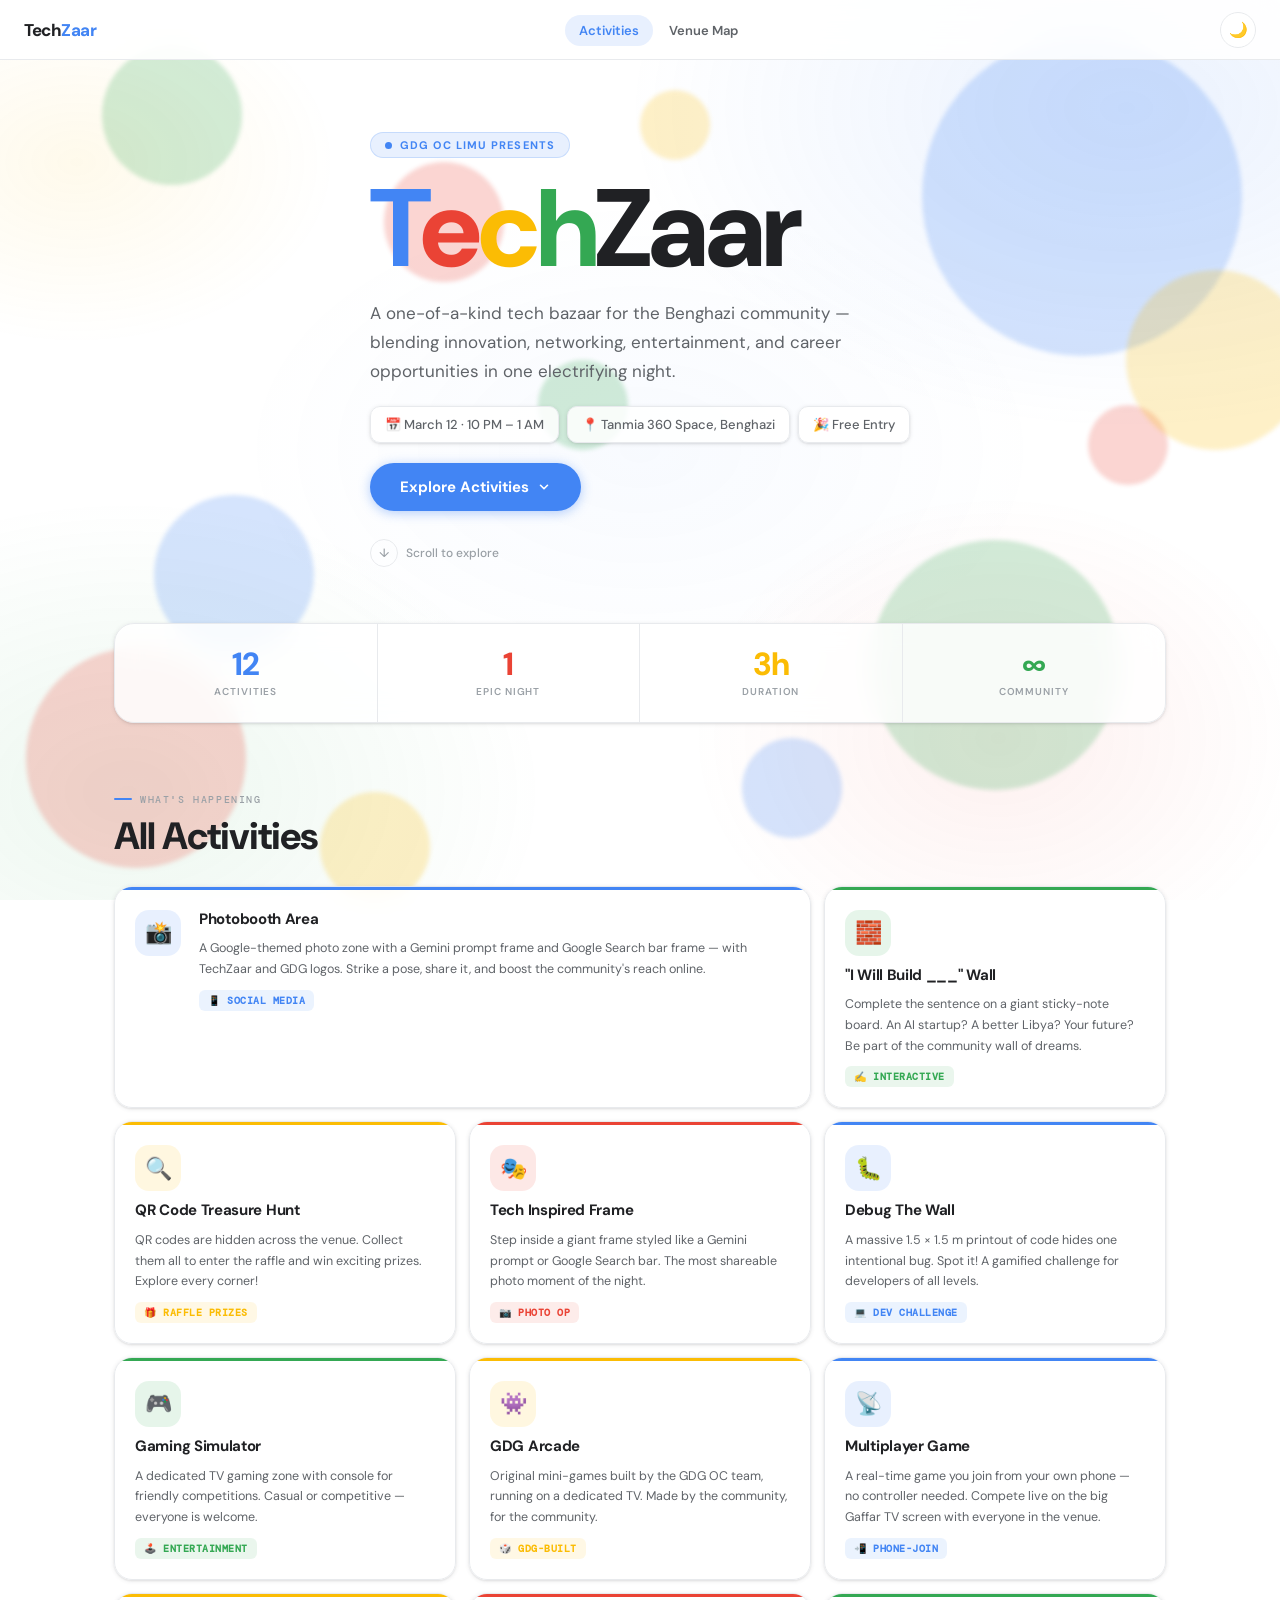
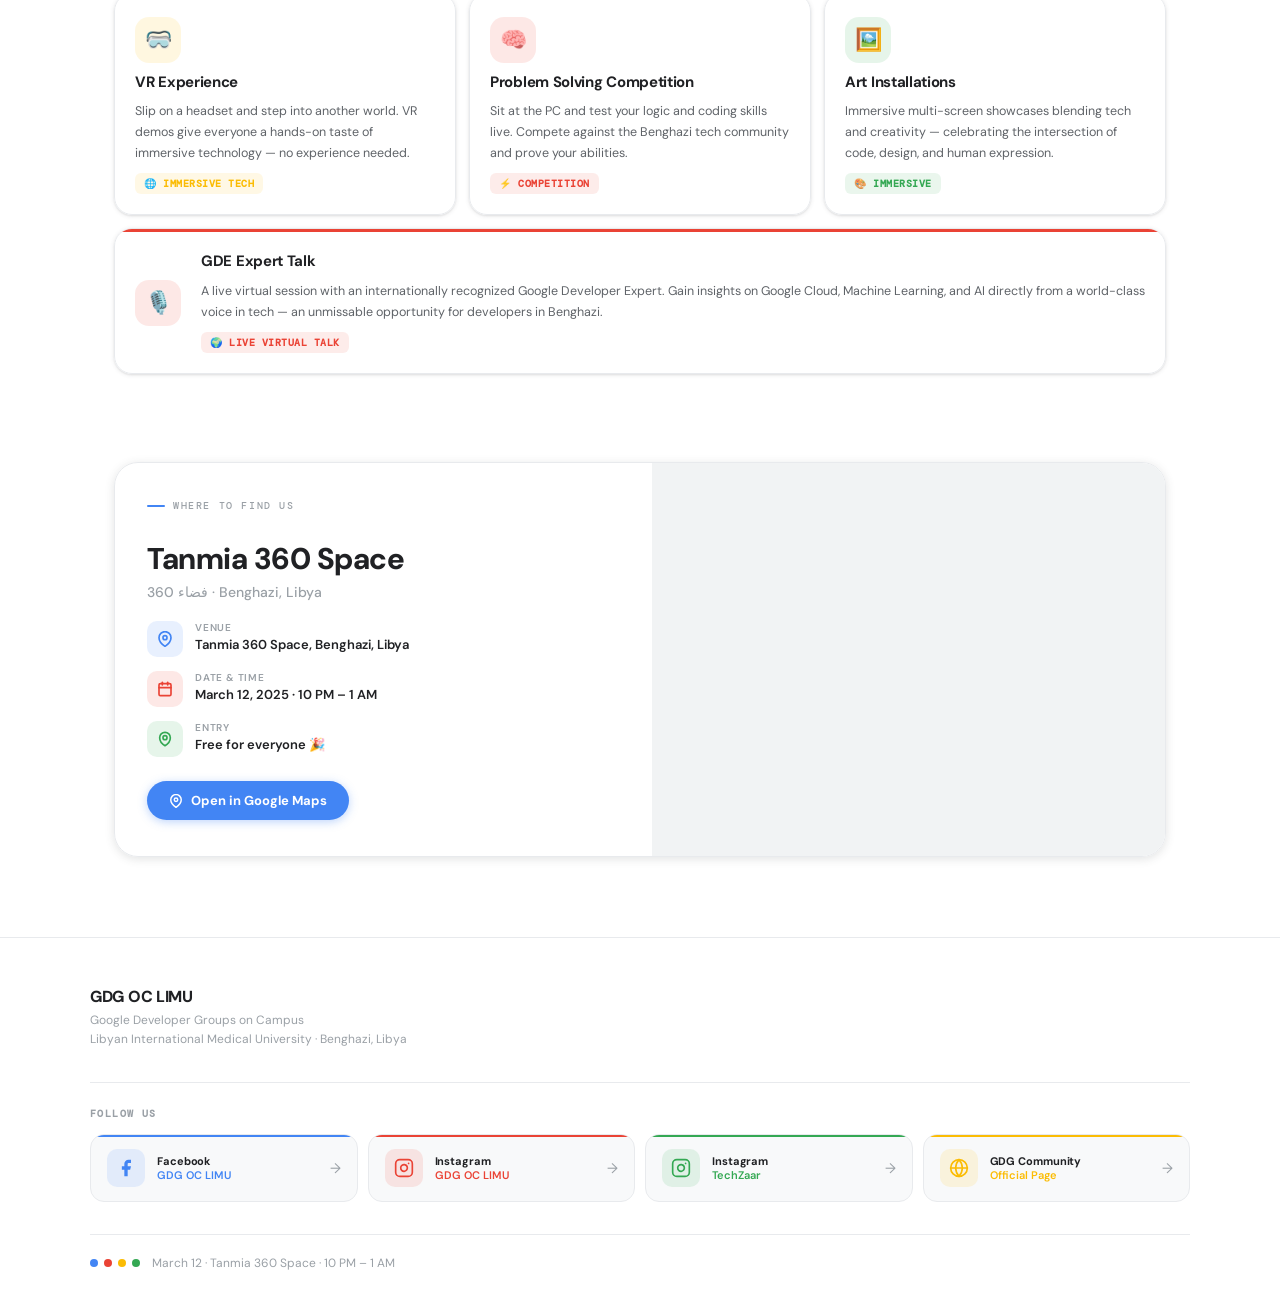
==== index.html @ 8b205cde "h" ====
<!DOCTYPE html>
<html lang="en">

<head>
    <meta charset="UTF-8" />
    <meta name="viewport" content="width=device-width, initial-scale=1.0" />
    <title>TechZaar — GDG OC LIMU</title>
    <link rel="preconnect" href="https://fonts.googleapis.com">
    <link rel="preconnect" href="https://fonts.gstatic.com" crossorigin>
    <link
        href="https://fonts.googleapis.com/css2?family=DM+Sans:opsz,wght@9..40,400;9..40,500;9..40,600;9..40,700;9..40,800&family=DM+Mono:wght@400;500&display=swap"
        rel="stylesheet">
    <style>
        /* ═══════════════════════════ TOKENS ═══════════════════════════ */
        :root {
            --blue: #4285F4;
            --red: #EA4335;
            --yellow: #FBBC04;
            --green: #34A853;

            --bg: #ffffff;
            --bg2: #F8F9FA;
            --surf: #ffffffd8;
            --elev: #F1F3F4;
            --t1: #202124;
            --t2: #5F6368;
            --t3: #9AA0A6;
            --bdr: #E8EAED;
            --nav: rgba(255, 255, 255, .88);
            --s1: 0 1px 4px rgba(60, 64, 67, .13), 0 1px 2px rgba(60, 64, 67, .08);
            --s2: 0 2px 10px rgba(60, 64, 67, .15);
            --s3: 0 8px 30px rgba(60, 64, 67, .20), 0 2px 8px rgba(60, 64, 67, .12);
        }

        [data-theme="dark"] {
            --bg: #080808;
            --bg2: #101010;
            --surf: rgba(22, 22, 22, .85);
            --elev: #222222;
            --t1: #E8EAED;
            --t2: #9AA0A6;
            --t3: #5F6368;
            --bdr: #2A2A2A;
            --nav: rgba(8, 8, 8, .88);
            --s1: 0 1px 4px rgba(0, 0, 0, .55);
            --s2: 0 2px 10px rgba(0, 0, 0, .6);
            --s3: 0 8px 30px rgba(0, 0, 0, .75);
        }

        /* ═══════════════════════════ BASE ═══════════════════════════ */
        *,
        *::before,
        *::after {
            box-sizing: border-box;
            margin: 0;
            padding: 0;
        }

        html {
            scroll-behavior: smooth;
        }

        body {
            font-family: 'DM Sans', sans-serif;
            background: var(--bg);
            color: var(--t1);
            -webkit-font-smoothing: antialiased;
            overflow-x: hidden;
            transition: background .35s, color .35s;
            /* The blob canvas sits behind everything */
            position: relative;
        }

        /* ═══════════════════════════ FULL-PAGE BLOB LAYER ═══════════════════════════ */
        /* Fixed so blobs stay put as user scrolls — covers entire page */
        #blob-canvas {
            position: fixed;
            inset: 0;
            z-index: 0;
            pointer-events: none;
            overflow: hidden;
        }

        /* Gradient mesh — subtle colour washes across the whole viewport */
        #blob-canvas::before {
            content: '';
            position: absolute;
            inset: 0;
            background:
                radial-gradient(ellipse 60% 55% at 88% 12%, rgba(66, 133, 244, .11) 0%, transparent 65%),
                radial-gradient(ellipse 50% 50% at 10% 88%, rgba(52, 168, 83, .09) 0%, transparent 65%),
                radial-gradient(ellipse 40% 45% at 78% 82%, rgba(234, 67, 53, .08) 0%, transparent 60%),
                radial-gradient(ellipse 35% 35% at 6% 18%, rgba(251, 188, 4, .08) 0%, transparent 58%),
                radial-gradient(ellipse 45% 40% at 50% 50%, rgba(66, 133, 244, .04) 0%, transparent 70%);
        }

        [data-theme="dark"] #blob-canvas::before {
            background:
                radial-gradient(ellipse 60% 55% at 88% 12%, rgba(66, 133, 244, .17) 0%, transparent 65%),
                radial-gradient(ellipse 50% 50% at 10% 88%, rgba(52, 168, 83, .13) 0%, transparent 65%),
                radial-gradient(ellipse 40% 45% at 78% 82%, rgba(234, 67, 53, .11) 0%, transparent 60%),
                radial-gradient(ellipse 35% 35% at 6% 18%, rgba(251, 188, 4, .11) 0%, transparent 58%),
                radial-gradient(ellipse 45% 40% at 50% 50%, rgba(66, 133, 244, .06) 0%, transparent 70%);
        }

        /* Individual floating blobs */
        .blob {
            position: absolute;
            border-radius: 50%;
            opacity: .22;
            filter: blur(2px);
            animation: bfloat ease-in-out infinite;
        }

        [data-theme="dark"] .blob {
            opacity: .20;
        }

        @keyframes bfloat {

            0%,
            100% {
                transform: translateY(0) scale(1);
            }

            33% {
                transform: translateY(-22px) scale(1.04);
            }

            66% {
                transform: translateY(14px) scale(.97);
            }
        }

        /* Everything above the blob layer */
        .nav,
        main,
        footer,
        .hero-inner,
        .stats-wrap,
        .sec {
            position: relative;
            z-index: 1;
        }

        /* ═══════════════════════════ NAVBAR ═══════════════════════════ */
        .nav {
            position: fixed;
            top: 0;
            left: 0;
            right: 0;
            z-index: 999;
            height: 60px;
            padding: 0 24px;
            background: var(--nav);
            backdrop-filter: blur(20px);
            -webkit-backdrop-filter: blur(20px);
            border-bottom: 1px solid var(--bdr);
            display: flex;
            align-items: center;
            justify-content: space-between;
            transition: background .3s, border-color .3s;
        }

        .nav-brand {
            display: flex;
            align-items: center;
            gap: 10px;
            text-decoration: none;
        }

        .gdg-svg {
            width: 30px;
            height: 30px;
            flex-shrink: 0;
            display: none;
        }

        .gdg-img {
            width: 32px;
            height: 32px;
            object-fit: contain;
            flex-shrink: 0;
        }

        .brand-name {
            font-size: 17px;
            font-weight: 800;
            color: var(--t1);
            letter-spacing: -.5px;
        }

        .brand-name em {
            font-style: normal;
            color: var(--blue);
        }

        .nav-links {
            display: flex;
            align-items: center;
            gap: 2px;
            list-style: none;
        }

        .nav-links a {
            font-size: 13px;
            font-weight: 600;
            color: var(--t2);
            text-decoration: none;
            padding: 7px 14px;
            border-radius: 20px;
            transition: all .18s;
        }

        .nav-links a:hover {
            background: var(--elev);
            color: var(--t1);
        }

        .nav-links a.active {
            background: #E8F0FE;
            color: var(--blue);
        }

        [data-theme="dark"] .nav-links a.active {
            background: rgba(66, 133, 244, .18);
        }

        .nav-r {
            display: flex;
            align-items: center;
            gap: 6px;
        }

        .tbtn {
            width: 36px;
            height: 36px;
            border-radius: 50%;
            border: 1px solid var(--bdr);
            background: var(--surf);
            color: var(--t2);
            cursor: pointer;
            font-size: 15px;
            display: flex;
            align-items: center;
            justify-content: center;
            transition: all .18s;
            backdrop-filter: blur(8px);
        }

        .tbtn:hover {
            background: var(--elev);
        }

        .hbg {
            display: none;
            flex-direction: column;
            gap: 4px;
            background: none;
            border: none;
            cursor: pointer;
            padding: 6px;
        }

        .hbg span {
            display: block;
            width: 20px;
            height: 2px;
            background: var(--t1);
            border-radius: 2px;
            transition: all .3s;
        }

        @media (max-width: 620px) {
            .nav-links {
                display: none;
                position: fixed;
                top: 60px;
                left: 0;
                right: 0;
                z-index: 998;
                background: var(--nav);
                backdrop-filter: blur(20px);
                border-bottom: 1px solid var(--bdr);
                flex-direction: column;
                padding: 12px 16px;
                gap: 4px;
            }

            .nav-links.open {
                display: flex;
            }

            .nav-links a {
                width: 100%;
                text-align: center;
            }

            .hbg {
                display: flex;
            }
        }

        /* ═══════════════════════════ HERO ═══════════════════════════ */
        .hero {
            padding-top: 60px;
            display: flex;
            align-items: center;
            justify-content: center;
        }

        .hero-inner {
            max-width: 780px;
            margin: 0 auto;
            padding: 72px 24px 56px;
            display: flex;
            flex-direction: column;
            align-items: flex-start;
            gap: 20px;
            text-align: left;
        }

        .eyebrow {
            display: inline-flex;
            align-items: center;
            gap: 8px;
            background: rgba(66, 133, 244, .12);
            color: var(--blue);
            font-size: 11px;
            font-weight: 700;
            letter-spacing: .10em;
            text-transform: uppercase;
            padding: 5px 14px;
            border-radius: 20px;
            border: 1px solid rgba(66, 133, 244, .2);
            animation: fu .55s ease both;
        }

        .eyebrow-dot {
            width: 7px;
            height: 7px;
            border-radius: 50%;
            background: var(--blue);
        }

        .htitle {
            font-size: clamp(64px, 11vw, 110px);
            font-weight: 800;
            line-height: .92;
            letter-spacing: -3px;
            animation: fu .55s .08s ease both;
        }

        .htitle .cb {
            color: var(--blue);
        }

        .htitle .cr {
            color: var(--red);
        }

        .htitle .cy {
            color: var(--yellow);
        }

        .htitle .cg {
            color: var(--green);
        }

        .hsub {
            font-size: 17px;
            line-height: 1.7;
            color: var(--t2);
            max-width: 520px;
            animation: fu .55s .15s ease both;
        }

        .chips {
            display: flex;
            flex-wrap: wrap;
            gap: 8px;
            animation: fu .55s .22s ease both;
        }

        .chip {
            display: inline-flex;
            align-items: center;
            gap: 6px;
            background: var(--surf);
            border: 1.5px solid var(--bdr);
            border-radius: 10px;
            padding: 9px 14px;
            font-size: 13px;
            font-weight: 500;
            color: var(--t2);
            box-shadow: var(--s1);
            backdrop-filter: blur(8px);
        }

        .cta {
            display: inline-flex;
            align-items: center;
            gap: 8px;
            background: var(--blue);
            color: #fff;
            text-decoration: none;
            font-size: 15px;
            font-weight: 700;
            padding: 14px 30px;
            border-radius: 50px;
            box-shadow: 0 2px 12px rgba(66, 133, 244, .40);
            transition: all .2s;
            width: fit-content;
            animation: fu .55s .30s ease both;
        }

        .cta:hover {
            transform: translateY(-2px);
            box-shadow: 0 6px 24px rgba(66, 133, 244, .50);
            background: #3367D6;
        }

        /* scroll indicator */
        .scroll-hint {
            display: flex;
            align-items: center;
            gap: 8px;
            font-size: 12px;
            color: var(--t3);
            font-weight: 500;
            animation: fu .6s .45s ease both;
            margin-top: 8px;
        }

        .scroll-arrow {
            width: 28px;
            height: 28px;
            border-radius: 50%;
            border: 1.5px solid var(--bdr);
            display: flex;
            align-items: center;
            justify-content: center;
            font-size: 12px;
            animation: bounce 2s ease-in-out infinite;
        }

        @keyframes bounce {

            0%,
            100% {
                transform: translateY(0);
            }

            50% {
                transform: translateY(5px);
            }
        }

        /* ═══════════════════════════ STATS ═══════════════════════════ */
        .stats-wrap {
            max-width: 1100px;
            margin: 0 auto;
            padding: 0 24px;
        }

        .stats {
            display: grid;
            grid-template-columns: repeat(4, 1fr);
            border: 1.5px solid var(--bdr);
            border-radius: 20px;
            overflow: hidden;
            box-shadow: var(--s1);
            background: var(--surf);
            backdrop-filter: blur(12px);
        }

        .st {
            padding: 24px 20px;
            text-align: center;
            border-right: 1px solid var(--bdr);
            transition: background .2s;
        }

        .st:last-child {
            border-right: none;
        }

        .st:hover {
            background: rgba(66, 133, 244, .04);
        }

        .st-n {
            font-size: 32px;
            font-weight: 800;
            letter-spacing: -1px;
            line-height: 1;
            margin-bottom: 5px;
        }

        .st-l {
            font-size: 10px;
            font-weight: 600;
            color: var(--t3);
            text-transform: uppercase;
            letter-spacing: .09em;
        }

        @media (max-width: 560px) {
            .stats {
                grid-template-columns: 1fr 1fr;
            }

            .st {
                border-bottom: 1px solid var(--bdr);
            }

            .st:nth-child(2) {
                border-right: none;
            }

            .st:nth-child(3),
            .st:nth-child(4) {
                border-bottom: none;
            }

            .st:nth-child(4) {
                border-right: none;
            }
        }

        /* ═══════════════════════════ SECTION ═══════════════════════════ */
        .sec {
            max-width: 1100px;
            margin: 0 auto;
            padding: 70px 24px 24px;
        }

        .sec-lbl {
            display: flex;
            align-items: center;
            gap: 8px;
            font-family: 'DM Mono', monospace;
            font-size: 10px;
            font-weight: 500;
            letter-spacing: .16em;
            text-transform: uppercase;
            color: var(--t3);
            margin-bottom: 10px;
        }

        .sec-lbl::before {
            content: '';
            width: 18px;
            height: 2px;
            background: var(--blue);
            border-radius: 1px;
        }

        .sec-title {
            font-size: clamp(26px, 4vw, 38px);
            font-weight: 800;
            letter-spacing: -1px;
            line-height: 1.1;
            margin-bottom: 28px;
            color: var(--t1);
        }

        /* ═══════════════════════════ ACTIVITY GRID ═══════════════════════════ */
        /*
      Layout plan (3 columns):
      Row 1: Photobooth (wide=2) | "I Will Build" Wall
      Row 2: QR Hunt | Tech Frame | Debug The Wall
      Row 3: Gaming Simulator | GDG Arcade | Multiplayer Game
      Row 4: GDE Expert Talk (wide=2) | Art Installations
      Row 5: VR Experience | [gap — VR spans tall or Problem Solving fills]
      Actually: 12 cards, 3-col grid:
        Photobooth (w2) + Build Wall
        QR Hunt + Tech Frame + Debug Wall
        Gaming + GDG Arcade + Multiplayer  ← key ask
        GDE Talk (w2) + Art
        Problem Solving + VR
    */
        .grid {
            display: grid;
            grid-template-columns: repeat(3, 1fr);
            gap: 13px;
        }

        /* Card base */
        .card {
            background: var(--surf);
            backdrop-filter: blur(12px);
            -webkit-backdrop-filter: blur(12px);
            border: 1.5px solid var(--bdr);
            border-radius: 18px;
            overflow: hidden;
            box-shadow: var(--s1);
            display: flex;
            flex-direction: column;
            transition: transform .22s, box-shadow .22s, border-color .22s;
            opacity: 0;
            transform: translateY(16px);
            animation: fu .45s ease forwards;
        }

        .card:hover {
            transform: translateY(-5px);
            box-shadow: var(--s3);
            border-color: color-mix(in srgb, var(--ca) 40%, transparent);
        }

        .card-bar {
            height: 3px;
            background: var(--ca);
            flex-shrink: 0;
        }

        .card-body {
            padding: 20px;
            flex: 1;
            display: flex;
            flex-direction: column;
            gap: 10px;
        }

        .card-ico {
            width: 46px;
            height: 46px;
            border-radius: 14px;
            background: color-mix(in srgb, var(--ca) 12%, transparent);
            display: flex;
            align-items: center;
            justify-content: center;
            font-size: 22px;
            flex-shrink: 0;
        }

        .card-name {
            font-size: 15px;
            font-weight: 700;
            color: var(--t1);
            letter-spacing: -.3px;
            line-height: 1.25;
        }

        .card-desc {
            font-size: 12.5px;
            line-height: 1.65;
            color: var(--t2);
            flex: 1;
        }

        .card-tag {
            display: inline-flex;
            align-items: center;
            gap: 4px;
            font-family: 'DM Mono', monospace;
            font-size: 10px;
            font-weight: 600;
            letter-spacing: .05em;
            text-transform: uppercase;
            color: var(--ca);
            background: color-mix(in srgb, var(--ca) 10%, transparent);
            padding: 4px 9px;
            border-radius: 6px;
            width: fit-content;
            margin-top: auto;
        }

        /* Wide card spans 2 cols — kept for future use */
        .card.w2 {
            grid-column: span 2;
        }

        .card.w2 .card-body {
            flex-direction: row;
            align-items: flex-start;
            gap: 18px;
        }

        .card.w2 .card-text {
            flex: 1;
            display: flex;
            flex-direction: column;
            gap: 10px;
        }

        /* GDE card — always full width across all columns */
        .card.gde {
            grid-column: 1 / -1;
        }

        .card.gde .card-body {
            flex-direction: row;
            align-items: center;
            gap: 20px;
        }

        .card.gde .card-text {
            flex: 1;
            display: flex;
            flex-direction: column;
            gap: 10px;
        }

        /* Photobooth — wide (span 2) on desktop 3-col only */
        .card.photo-wide {
            grid-column: span 2;
        }

        .card.photo-wide .card-body {
            flex-direction: row;
            align-items: flex-start;
            gap: 18px;
        }

        .card.photo-wide .card-text {
            flex: 1;
            display: flex;
            flex-direction: column;
            gap: 10px;
        }

        /* Animation stagger */
        .card:nth-child(1) {
            animation-delay: .04s
        }

        .card:nth-child(2) {
            animation-delay: .08s
        }

        .card:nth-child(3) {
            animation-delay: .12s
        }

        .card:nth-child(4) {
            animation-delay: .16s
        }

        .card:nth-child(5) {
            animation-delay: .20s
        }

        .card:nth-child(6) {
            animation-delay: .24s
        }

        .card:nth-child(7) {
            animation-delay: .28s
        }

        .card:nth-child(8) {
            animation-delay: .32s
        }

        .card:nth-child(9) {
            animation-delay: .36s
        }

        .card:nth-child(10) {
            animation-delay: .40s
        }

        .card:nth-child(11) {
            animation-delay: .44s
        }

        .card:nth-child(12) {
            animation-delay: .48s
        }

        @media (max-width: 860px) {
            .card.gde .card-body {
                flex-direction: column;
            }
        }

        @media (max-width: 620px) {
            .grid {
                grid-template-columns: 1fr 1fr;
                gap: 10px;
            }

            /* On 2-col: photo-wide spans full width so it stays rectangular */
            .card.photo-wide {
                grid-column: span 2;
            }

            .card.photo-wide .card-body {
                flex-direction: column;
            }

            .card.w2 {
                grid-column: span 2;
            }

            .card.w2 .card-body {
                flex-direction: column;
            }
        }

        @media (max-width: 400px) {
            .grid {
                grid-template-columns: 1fr;
                gap: 10px;
            }

            .card.photo-wide,
            .card.w2,
            .card.gde {
                grid-column: span 1;
            }
        }

        /* ═══════════════════════════ LOCATION ═══════════════════════════ */
        .location-sec {
            max-width: 1100px;
            margin: 0 auto;
            padding: 64px 24px 0;
            position: relative;
            z-index: 1;
        }

        .location-inner {
            display: grid;
            grid-template-columns: 1fr 1fr;
            gap: 24px;
            align-items: stretch;
            background: var(--surf);
            backdrop-filter: blur(12px);
            border: 1.5px solid var(--bdr);
            border-radius: 24px;
            overflow: hidden;
            box-shadow: var(--s2);
        }

        .location-info {
            padding: 36px 32px;
            display: flex;
            flex-direction: column;
            gap: 20px;
        }

        .loc-title {
            font-size: clamp(22px, 3vw, 30px);
            font-weight: 800;
            letter-spacing: -.5px;
            color: var(--t1);
            line-height: 1.1;
        }

        .loc-sub {
            font-size: 14px;
            color: var(--t3);
            font-weight: 500;
            margin-top: -12px;
        }

        .loc-details {
            display: flex;
            flex-direction: column;
            gap: 14px;
        }

        .loc-row {
            display: flex;
            align-items: flex-start;
            gap: 12px;
        }

        .loc-icon {
            width: 36px;
            height: 36px;
            border-radius: 10px;
            flex-shrink: 0;
            display: flex;
            align-items: center;
            justify-content: center;
        }

        .loc-label {
            font-size: 10px;
            font-weight: 600;
            color: var(--t3);
            text-transform: uppercase;
            letter-spacing: .08em;
            margin-bottom: 2px;
        }

        .loc-value {
            font-size: 13px;
            font-weight: 600;
            color: var(--t1);
        }

        .loc-btn {
            display: inline-flex;
            align-items: center;
            gap: 8px;
            background: var(--blue);
            color: #fff;
            text-decoration: none;
            font-size: 13px;
            font-weight: 700;
            padding: 11px 22px;
            border-radius: 50px;
            width: fit-content;
            box-shadow: 0 2px 10px rgba(66, 133, 244, .35);
            transition: all .2s;
            margin-top: 4px;
        }

        .loc-btn:hover {
            transform: translateY(-2px);
            box-shadow: 0 6px 20px rgba(66, 133, 244, .45);
            background: #3367D6;
        }

        .loc-map {
            min-height: 320px;
            background: var(--elev);
            position: relative;
        }

        .loc-map iframe {
            position: absolute;
            inset: 0;
            width: 100%;
            height: 100%;
            border-radius: 0;
        }

        @media (max-width: 700px) {
            .location-inner {
                grid-template-columns: 1fr;
            }

            .loc-map {
                min-height: 240px;
                border-radius: 0 0 22px 22px;
            }

            .location-info {
                padding: 28px 24px;
            }
        }

        /* ═══════════════════════════ FOOTER ═══════════════════════════ */
        footer {
            margin-top: 80px;
            background: var(--surf);
            backdrop-filter: blur(12px);
            border-top: 1px solid var(--bdr);
            padding: 48px 24px 32px;
        }

        .footer-inner {
            max-width: 1100px;
            margin: 0 auto;
        }

        /* Brand row */
        .footer-brand {
            display: flex;
            align-items: flex-start;
            gap: 16px;
            margin-bottom: 32px;
        }

        .footer-name {
            font-size: 16px;
            font-weight: 800;
            color: var(--t1);
            letter-spacing: -.3px;
            margin-bottom: 4px;
        }

        .footer-sub {
            font-size: 12px;
            color: var(--t3);
            line-height: 1.6;
        }

        .footer-divider {
            height: 1px;
            background: var(--bdr);
            margin-bottom: 24px;
        }

        .footer-social-title {
            font-family: 'DM Mono', monospace;
            font-size: 10px;
            font-weight: 600;
            letter-spacing: .14em;
            text-transform: uppercase;
            color: var(--t3);
            margin-bottom: 14px;
        }

        /* Social cards grid */
        .footer-socials {
            display: grid;
            grid-template-columns: repeat(4, 1fr);
            gap: 10px;
            margin-bottom: 32px;
        }

        .soc-card {
            display: flex;
            align-items: center;
            gap: 12px;
            background: var(--bg2);
            border: 1.5px solid var(--bdr);
            border-radius: 14px;
            padding: 14px 16px;
            text-decoration: none;
            color: var(--t1);
            transition: all .2s;
            position: relative;
            overflow: hidden;
        }

        .soc-card::before {
            content: '';
            position: absolute;
            top: 0;
            left: 0;
            right: 0;
            height: 2.5px;
            background: var(--sc);
        }

        .soc-card:hover {
            transform: translateY(-2px);
            box-shadow: var(--s2);
            border-color: color-mix(in srgb, var(--sc) 40%, transparent);
            background: var(--surf);
        }

        .soc-icon {
            width: 38px;
            height: 38px;
            border-radius: 10px;
            flex-shrink: 0;
            background: color-mix(in srgb, var(--sc) 12%, transparent);
            color: var(--sc);
            display: flex;
            align-items: center;
            justify-content: center;
        }

        .soc-info {
            flex: 1;
            min-width: 0;
        }

        .soc-platform {
            font-size: 11px;
            font-weight: 700;
            color: var(--t1);
            letter-spacing: -.1px;
            white-space: nowrap;
            overflow: hidden;
            text-overflow: ellipsis;
        }

        .soc-handle {
            font-size: 11px;
            color: var(--sc);
            font-weight: 600;
            white-space: nowrap;
            overflow: hidden;
            text-overflow: ellipsis;
        }

        .soc-arrow {
            font-size: 14px;
            color: var(--t3);
            transition: transform .2s;
            flex-shrink: 0;
        }

        .soc-card:hover .soc-arrow {
            transform: translateX(3px);
            color: var(--sc);
        }

        /* Bottom bar */
        .footer-bottom {
            display: flex;
            align-items: center;
            gap: 12px;
            padding-top: 20px;
            border-top: 1px solid var(--bdr);
        }

        .fdots {
            display: flex;
            align-items: center;
            gap: 6px;
        }

        .fd {
            width: 8px;
            height: 8px;
            border-radius: 50%;
        }

        .footer-bottom p {
            font-size: 12px;
            color: var(--t3);
        }

        @media (max-width: 700px) {
            .footer-socials {
                grid-template-columns: 1fr 1fr;
            }
        }

        @media (max-width: 400px) {
            .footer-socials {
                grid-template-columns: 1fr;
            }
        }

        /* ═══════════════════════════ KEYFRAMES ═══════════════════════════ */
        @keyframes fu {
            from {
                opacity: 0;
                transform: translateY(16px);
            }

            to {
                opacity: 1;
                transform: translateY(0);
            }
        }
    </style>
</head>

<body>

    <!-- ══════ FULL-PAGE BLOB LAYER ══════ -->
    <div id="blob-canvas">
        <!-- Blue blobs -->
        <div class="blob" style="width:320px;height:320px;background:#4285F4;top:4%;left:72%;animation-duration:10s;">
        </div>
        <div class="blob"
            style="width:160px;height:160px;background:#4285F4;top:55%;left:12%;animation-duration:13s;animation-delay:-6s;">
        </div>
        <div class="blob"
            style="width:100px;height:100px;background:#4285F4;top:82%;left:58%;animation-duration:17s;animation-delay:-4s;">
        </div>
        <!-- Red blobs -->
        <div class="blob"
            style="width:220px;height:220px;background:#EA4335;top:72%;left:2%;animation-duration:12s;animation-delay:-3s;">
        </div>
        <div class="blob"
            style="width:120px;height:120px;background:#EA4335;top:18%;left:30%;animation-duration:15s;animation-delay:-8s;">
        </div>
        <div class="blob"
            style="width:80px;height:80px;background:#EA4335;top:45%;left:85%;animation-duration:18s;animation-delay:-10s;">
        </div>
        <!-- Yellow blobs -->
        <div class="blob"
            style="width:180px;height:180px;background:#FBBC04;top:30%;left:88%;animation-duration:11s;animation-delay:-5s;">
        </div>
        <div class="blob"
            style="width:110px;height:110px;background:#FBBC04;top:88%;left:25%;animation-duration:14s;animation-delay:-2s;">
        </div>
        <div class="blob"
            style="width:70px;height:70px;background:#FBBC04;top:10%;left:50%;animation-duration:19s;animation-delay:-11s;">
        </div>
        <!-- Green blobs -->
        <div class="blob"
            style="width:250px;height:250px;background:#34A853;top:60%;left:68%;animation-duration:9s;animation-delay:-7s;">
        </div>
        <div class="blob"
            style="width:140px;height:140px;background:#34A853;top:5%;left:8%;animation-duration:16s;animation-delay:-1s;">
        </div>
        <div class="blob"
            style="width:90px;height:90px;background:#34A853;top:40%;left:42%;animation-duration:20s;animation-delay:-13s;">
        </div>
    </div>

    <!-- ══════ NAVBAR ══════ -->
    <nav class="nav">
        <a href="index.html" class="nav-brand">
            <span class="brand-name">Tech<em>Zaar</em></span>
        </a>

        <ul class="nav-links" id="navLinks">
            <li><a href="index.html" class="active">Activities</a></li>
            <li><a href="map.html">Venue Map</a></li>
        </ul>

        <div class="nav-r">
            <button class="tbtn" id="themeToggle" aria-label="Toggle theme">🌙</button>
            <button class="hbg" id="hbg" aria-label="Menu">
                <span></span><span></span><span></span>
            </button>
        </div>
    </nav>

    <!-- ══════ HERO ══════ -->
    <section class="hero">
        <div class="hero-inner">
            <div class="eyebrow">
                <div class="eyebrow-dot"></div> GDG OC LIMU presents
            </div>

            <h1 class="htitle">
                <span class="cb">T</span><span class="cr">e</span><span class="cy">c</span><span class="cg">h</span>Zaar
            </h1>

            <p class="hsub">
                A one-of-a-kind tech bazaar for the Benghazi community — blending innovation, networking, entertainment,
                and career opportunities in one electrifying night.
            </p>

            <div class="chips">
                <div class="chip">📅 March 12 · 10 PM – 1 AM</div>
                <div class="chip">📍 Tanmia 360 Space, Benghazi</div>
                <div class="chip">🎉 Free Entry</div>
            </div>

            <a href="#activities" class="cta">
                Explore Activities
                <svg width="14" height="14" viewBox="0 0 24 24" fill="none" stroke="currentColor" stroke-width="2.8"
                    stroke-linecap="round" stroke-linejoin="round">
                    <polyline points="6 9 12 15 18 9" />
                </svg>
            </a>

            <div class="scroll-hint">
                <div class="scroll-arrow">↓</div>
                Scroll to explore
            </div>
        </div>
    </section>

    <!-- ══════ STATS ══════ -->
    <div class="stats-wrap">
        <div class="stats">
            <div class="st">
                <div class="st-n" style="color:var(--blue);" data-count="12">0</div>
                <div class="st-l">Activities</div>
            </div>
            <div class="st">
                <div class="st-n" style="color:var(--red);">1</div>
                <div class="st-l">Epic Night</div>
            </div>
            <div class="st">
                <div class="st-n" style="color:var(--yellow);">3h</div>
                <div class="st-l">Duration</div>
            </div>
            <div class="st">
                <div class="st-n" style="color:var(--green);">∞</div>
                <div class="st-l">Community</div>
            </div>
        </div>
    </div>

    <!-- ══════ ACTIVITIES ══════ -->
    <main class="sec" id="activities">
        <div class="sec-lbl">What's happening</div>
        <h2 class="sec-title">All Activities</h2>

        <div class="grid">

            <!--
      DESKTOP 3-col layout:
      [Photobooth wide=2]        [Build Wall]
      [QR Hunt] [Tech Frame] [Debug Wall]
      [Gaming]  [GDG Arcade] [Multiplayer]
      [VR]      [Problem Solving] [Art Installations]
      [GDE Expert Talk wide=2]   [empty→ no! GDE is last wide alone]

      To avoid ANY empty slot on 2-col mobile, NO wide cards at all.
      GDE Expert Talk gets its own full-width class handled differently.

      MOBILE 2-col — all pairs:
      [Photobooth] [Build Wall]
      [QR Hunt] [Tech Frame]
      [Debug Wall] [Gaming]
      [GDG Arcade] [Multiplayer]
      [VR] [Problem Solving]
      [Art Installations] [GDE Expert Talk]  ← GDE no longer wide
    -->

            <!-- 1. Photobooth — wide on desktop, square on mobile -->
            <div class="card photo-wide" style="--ca:var(--blue);">
                <div class="card-bar"></div>
                <div class="card-body">
                    <div class="card-ico">📸</div>
                    <div class="card-text">
                        <div class="card-name">Photobooth Area</div>
                        <p class="card-desc">A Google-themed photo zone with a Gemini prompt frame and Google Search bar
                            frame — with TechZaar and GDG logos. Strike a pose, share it, and boost the community's
                            reach online.</p>
                        <span class="card-tag">📱 Social Media</span>
                    </div>
                </div>
            </div>

            <!-- 2. I Will Build Wall -->
            <div class="card" style="--ca:var(--green);">
                <div class="card-bar"></div>
                <div class="card-body">
                    <div class="card-ico">🧱</div>
                    <div class="card-name">"I Will Build ___" Wall</div>
                    <p class="card-desc">Complete the sentence on a giant sticky-note board. An AI startup? A better
                        Libya? Your future? Be part of the community wall of dreams.</p>
                    <span class="card-tag">✍️ Interactive</span>
                </div>
            </div>

            <!-- 3. QR Hunt -->
            <div class="card" style="--ca:var(--yellow);">
                <div class="card-bar"></div>
                <div class="card-body">
                    <div class="card-ico">🔍</div>
                    <div class="card-name">QR Code Treasure Hunt</div>
                    <p class="card-desc">QR codes are hidden across the venue. Collect them all to enter the raffle and
                        win exciting prizes. Explore every corner!</p>
                    <span class="card-tag">🎁 Raffle Prizes</span>
                </div>
            </div>

            <!-- 4. Tech Frame -->
            <div class="card" style="--ca:var(--red);">
                <div class="card-bar"></div>
                <div class="card-body">
                    <div class="card-ico">🎭</div>
                    <div class="card-name">Tech Inspired Frame</div>
                    <p class="card-desc">Step inside a giant frame styled like a Gemini prompt or Google Search bar. The
                        most shareable photo moment of the night.</p>
                    <span class="card-tag">📷 Photo Op</span>
                </div>
            </div>

            <!-- 5. Debug Wall -->
            <div class="card" style="--ca:var(--blue);">
                <div class="card-bar"></div>
                <div class="card-body">
                    <div class="card-ico">🐛</div>
                    <div class="card-name">Debug The Wall</div>
                    <p class="card-desc">A massive 1.5 × 1.5 m printout of code hides one intentional bug. Spot it! A
                        gamified challenge for developers of all levels.</p>
                    <span class="card-tag">💻 Dev Challenge</span>
                </div>
            </div>

            <!-- 6. Gaming Simulator -->
            <div class="card" style="--ca:var(--green);">
                <div class="card-bar"></div>
                <div class="card-body">
                    <div class="card-ico">🎮</div>
                    <div class="card-name">Gaming Simulator</div>
                    <p class="card-desc">A dedicated TV gaming zone with console for friendly competitions. Casual or
                        competitive — everyone is welcome.</p>
                    <span class="card-tag">🕹️ Entertainment</span>
                </div>
            </div>

            <!-- 7. GDG Arcade -->
            <div class="card" style="--ca:var(--yellow);">
                <div class="card-bar"></div>
                <div class="card-body">
                    <div class="card-ico">👾</div>
                    <div class="card-name">GDG Arcade</div>
                    <p class="card-desc">Original mini-games built by the GDG OC team, running on a dedicated TV. Made
                        by the community, for the community.</p>
                    <span class="card-tag">🎲 GDG-Built</span>
                </div>
            </div>

            <!-- 8. Multiplayer Game -->
            <div class="card" style="--ca:var(--blue);">
                <div class="card-bar"></div>
                <div class="card-body">
                    <div class="card-ico">📡</div>
                    <div class="card-name">Multiplayer Game</div>
                    <p class="card-desc">A real-time game you join from your own phone — no controller needed. Compete
                        live on the big Gaffar TV screen with everyone in the venue.</p>
                    <span class="card-tag">📲 Phone-Join</span>
                </div>
            </div>

            <!-- 9. VR Experience -->
            <div class="card" style="--ca:var(--yellow);">
                <div class="card-bar"></div>
                <div class="card-body">
                    <div class="card-ico">🥽</div>
                    <div class="card-name">VR Experience</div>
                    <p class="card-desc">Slip on a headset and step into another world. VR demos give everyone a
                        hands-on taste of immersive technology — no experience needed.</p>
                    <span class="card-tag">🌐 Immersive Tech</span>
                </div>
            </div>

            <!-- 10. Problem Solving -->
            <div class="card" style="--ca:var(--red);">
                <div class="card-bar"></div>
                <div class="card-body">
                    <div class="card-ico">🧠</div>
                    <div class="card-name">Problem Solving Competition</div>
                    <p class="card-desc">Sit at the PC and test your logic and coding skills live. Compete against the
                        Benghazi tech community and prove your abilities.</p>
                    <span class="card-tag">⚡ Competition</span>
                </div>
            </div>

            <!-- 11. Art Installations -->
            <div class="card" style="--ca:var(--green);">
                <div class="card-bar"></div>
                <div class="card-body">
                    <div class="card-ico">🖼️</div>
                    <div class="card-name">Art Installations</div>
                    <p class="card-desc">Immersive multi-screen showcases blending tech and creativity — celebrating the
                        intersection of code, design, and human expression.</p>
                    <span class="card-tag">🎨 Immersive</span>
                </div>
            </div>

            <!-- 12. GDE Expert Talk — full width on ALL breakpoints -->
            <div class="card gde" style="--ca:var(--red);">
                <div class="card-bar"></div>
                <div class="card-body">
                    <div class="card-ico">🎙️</div>
                    <div class="card-text">
                        <div class="card-name">GDE Expert Talk</div>
                        <p class="card-desc">A live virtual session with an internationally recognized Google Developer
                            Expert. Gain insights on Google Cloud, Machine Learning, and AI directly from a world-class
                            voice in tech — an unmissable opportunity for developers in Benghazi.</p>
                        <span class="card-tag">🌍 Live Virtual Talk</span>
                    </div>
                </div>
            </div>

        </div>
    </main>

    <!-- ══════ LOCATION ══════ -->
    <section class="location-sec">
        <div class="location-inner">
            <div class="location-info">
                <div class="sec-lbl" style="margin-bottom:10px;">Where to find us</div>
                <h2 class="loc-title">Tanmia 360 Space</h2>
                <p class="loc-sub">فضاء 360 · Benghazi, Libya</p>

                <div class="loc-details">
                    <div class="loc-row">
                        <div class="loc-icon"
                            style="background:color-mix(in srgb,var(--blue) 12%,transparent);color:var(--blue);">
                            <svg width="16" height="16" viewBox="0 0 24 24" fill="none" stroke="currentColor"
                                stroke-width="2.5" stroke-linecap="round" stroke-linejoin="round">
                                <path d="M21 10c0 7-9 13-9 13s-9-6-9-13a9 9 0 0 1 18 0z" />
                                <circle cx="12" cy="10" r="3" />
                            </svg>
                        </div>
                        <div>
                            <div class="loc-label">Venue</div>
                            <div class="loc-value">Tanmia 360 Space, Benghazi, Libya</div>
                        </div>
                    </div>
                    <div class="loc-row">
                        <div class="loc-icon"
                            style="background:color-mix(in srgb,var(--red) 12%,transparent);color:var(--red);">
                            <svg width="16" height="16" viewBox="0 0 24 24" fill="none" stroke="currentColor"
                                stroke-width="2.5" stroke-linecap="round" stroke-linejoin="round">
                                <rect x="3" y="4" width="18" height="18" rx="2" ry="2" />
                                <line x1="16" y1="2" x2="16" y2="6" />
                                <line x1="8" y1="2" x2="8" y2="6" />
                                <line x1="3" y1="10" x2="21" y2="10" />
                            </svg>
                        </div>
                        <div>
                            <div class="loc-label">Date & Time</div>
                            <div class="loc-value">March 12, 2025 · 10 PM – 1 AM</div>
                        </div>
                    </div>
                    <div class="loc-row">
                        <div class="loc-icon"
                            style="background:color-mix(in srgb,var(--green) 12%,transparent);color:var(--green);">
                            <svg width="16" height="16" viewBox="0 0 24 24" fill="none" stroke="currentColor"
                                stroke-width="2.5" stroke-linecap="round" stroke-linejoin="round">
                                <path d="M12 22s-8-4.5-8-11.8A8 8 0 0 1 12 2a8 8 0 0 1 8 8.2c0 7.3-8 11.8-8 11.8z" />
                                <circle cx="12" cy="10" r="3" />
                            </svg>
                        </div>
                        <div>
                            <div class="loc-label">Entry</div>
                            <div class="loc-value">Free for everyone 🎉</div>
                        </div>
                    </div>
                </div>

                <a href="https://maps.app.goo.gl/c1VZ6rFDDjXiLRZ86" target="_blank" class="loc-btn">
                    <svg width="14" height="14" viewBox="0 0 24 24" fill="none" stroke="currentColor" stroke-width="2.5"
                        stroke-linecap="round" stroke-linejoin="round">
                        <path d="M21 10c0 7-9 13-9 13s-9-6-9-13a9 9 0 0 1 18 0z" />
                        <circle cx="12" cy="10" r="3" />
                    </svg>
                    Open in Google Maps
                </a>
            </div>

            <!-- Embedded Google Map -->
            <div class="loc-map">
                <iframe
                    src="https://www.google.com/maps/embed?pb=!1m14!1m8!1m3!1d13376.5!2d20.08!3d32.09!3m2!1i1024!2i768!4f13.1!3m3!1m2!1s0x13a89cb4fefa2c23%3A0x96d89c4f8e8c7f71!2z2YHYttin2KogMzYw!5e0!3m2!1sar!2sly!4v1700000000000!5m2!1sar!2sly"
                    width="100%" height="100%" style="border:0;" allowfullscreen="" loading="lazy"
                    referrerpolicy="no-referrer-when-downgrade" title="Tanmia 360 Space location">
                </iframe>
            </div>

        </div>
    </section>

    <!-- ══════ FOOTER ══════ -->
    <footer>
        <div class="footer-inner">

            <!-- Brand -->
            <div class="footer-brand">
                <div>
                    <div class="footer-name">GDG OC LIMU</div>
                    <div class="footer-sub">Google Developer Groups on Campus<br>Libyan International Medical University
                        · Benghazi, Libya</div>
                </div>
            </div>

            <!-- Divider -->
            <div class="footer-divider"></div>

            <!-- Social links -->
            <div class="footer-social-title">Follow us</div>
            <div class="footer-socials">

                <!-- GDG Facebook -->
                <a href="#" class="soc-card" style="--sc:#4285F4;">
                    <div class="soc-icon">
                        <svg width="20" height="20" viewBox="0 0 24 24" fill="currentColor">
                            <path d="M18 2h-3a5 5 0 0 0-5 5v3H7v4h3v8h4v-8h3l1-4h-4V7a1 1 0 0 1 1-1h3z" />
                        </svg>
                    </div>
                    <div class="soc-info">
                        <div class="soc-platform">Facebook</div>
                        <div class="soc-handle">GDG OC LIMU</div>
                    </div>
                    <div class="soc-arrow">→</div>
                </a>

                <!-- GDG Instagram -->
                <a href="#" class="soc-card" style="--sc:#EA4335;">
                    <div class="soc-icon">
                        <svg width="20" height="20" viewBox="0 0 24 24" fill="none" stroke="currentColor"
                            stroke-width="2" stroke-linecap="round" stroke-linejoin="round">
                            <rect x="2" y="2" width="20" height="20" rx="5" ry="5" />
                            <path d="M16 11.37A4 4 0 1 1 12.63 8 4 4 0 0 1 16 11.37z" />
                            <line x1="17.5" y1="6.5" x2="17.51" y2="6.5" />
                        </svg>
                    </div>
                    <div class="soc-info">
                        <div class="soc-platform">Instagram</div>
                        <div class="soc-handle">GDG OC LIMU</div>
                    </div>
                    <div class="soc-arrow">→</div>
                </a>

                <!-- TechZaar Instagram -->
                <a href="#" class="soc-card" style="--sc:#34A853;">
                    <div class="soc-icon">
                        <svg width="20" height="20" viewBox="0 0 24 24" fill="none" stroke="currentColor"
                            stroke-width="2" stroke-linecap="round" stroke-linejoin="round">
                            <rect x="2" y="2" width="20" height="20" rx="5" ry="5" />
                            <path d="M16 11.37A4 4 0 1 1 12.63 8 4 4 0 0 1 16 11.37z" />
                            <line x1="17.5" y1="6.5" x2="17.51" y2="6.5" />
                        </svg>
                    </div>
                    <div class="soc-info">
                        <div class="soc-platform">Instagram</div>
                        <div class="soc-handle">TechZaar</div>
                    </div>
                    <div class="soc-arrow">→</div>
                </a>

                <!-- GDG Page -->
                <a href="https://gdg.community.dev/gdg-on-campus-libyan-international-medical-university-benghazi-libya/"
                    target="_blank" class="soc-card" style="--sc:#FBBC04;">
                    <div class="soc-icon">
                        <svg width="20" height="20" viewBox="0 0 24 24" fill="none" stroke="currentColor"
                            stroke-width="2" stroke-linecap="round" stroke-linejoin="round">
                            <circle cx="12" cy="12" r="10" />
                            <line x1="2" y1="12" x2="22" y2="12" />
                            <path
                                d="M12 2a15.3 15.3 0 0 1 4 10 15.3 15.3 0 0 1-4 10 15.3 15.3 0 0 1-4-10 15.3 15.3 0 0 1 4-10z" />
                        </svg>
                    </div>
                    <div class="soc-info">
                        <div class="soc-platform">GDG Community</div>
                        <div class="soc-handle">Official Page</div>
                    </div>
                    <div class="soc-arrow">→</div>
                </a>

            </div>

            <!-- Bottom bar -->
            <div class="footer-bottom">
                <div class="fdots">
                    <div class="fd" style="background:var(--blue);"></div>
                    <div class="fd" style="background:var(--red);"></div>
                    <div class="fd" style="background:var(--yellow);"></div>
                    <div class="fd" style="background:var(--green);"></div>
                </div>
                <p>March 12 · Tanmia 360 Space · 10 PM – 1 AM</p>
            </div>

        </div>
    </footer>

    <script>
        /* Theme */
        const T = document.getElementById('themeToggle');
        const R = document.documentElement;
        const sv = localStorage.getItem('tz-theme') || 'light';
        R.setAttribute('data-theme', sv);
        T.textContent = sv === 'dark' ? '☀️' : '🌙';
        T.addEventListener('click', () => {
            const n = R.getAttribute('data-theme') === 'dark' ? 'light' : 'dark';
            R.setAttribute('data-theme', n);
            localStorage.setItem('tz-theme', n);
            T.textContent = n === 'dark' ? '☀️' : '🌙';
        });

        /* Hamburger */
        document.getElementById('hbg').addEventListener('click', () =>
            document.getElementById('navLinks').classList.toggle('open')
        );

        /* Scroll reveal */
        const obs = new IntersectionObserver(es => {
            es.forEach(e => {
                if (e.isIntersecting) {
                    e.target.style.animationPlayState = 'running';
                    obs.unobserve(e.target);
                }
            });
        }, { threshold: 0.06, rootMargin: '0px 0px -16px 0px' });
        document.querySelectorAll('.card').forEach(c => {
            c.style.animationPlayState = 'paused'; obs.observe(c);
        });

        /* Counter */
        const cobs = new IntersectionObserver(es => {
            es.forEach(e => {
                if (e.isIntersecting) {
                    const el = e.target.querySelector('[data-count]');
                    if (el) {
                        const to = parseInt(el.dataset.count);
                        let v = 0, step = to / 55;
                        const t = setInterval(() => {
                            v += step; el.textContent = Math.min(Math.floor(v), to);
                            if (v >= to) clearInterval(t);
                        }, 16);
                    }
                    cobs.unobserve(e.target);
                }
            });
        }, { threshold: 0.5 });
        document.querySelectorAll('.st').forEach(s => cobs.observe(s));

        /* Subtle mouse parallax on blobs */
        let mx = 0, my = 0;
        document.addEventListener('mousemove', e => {
            mx = (e.clientX / window.innerWidth - 0.5) * 2;
            my = (e.clientY / window.innerHeight - 0.5) * 2;
        });
        const blobs = document.querySelectorAll('.blob');
        (function tick() {
            blobs.forEach((b, i) => {
                const depth = (i % 4 + 1) * 6;
                const curr = b.style.transform || '';
                // Only add parallax offset on top of the CSS animation
                b.style.setProperty('--px', `${mx * depth}px`);
                b.style.setProperty('--py', `${my * depth}px`);
            });
            requestAnimationFrame(tick);
        })();
    </script>
</body>

</html>
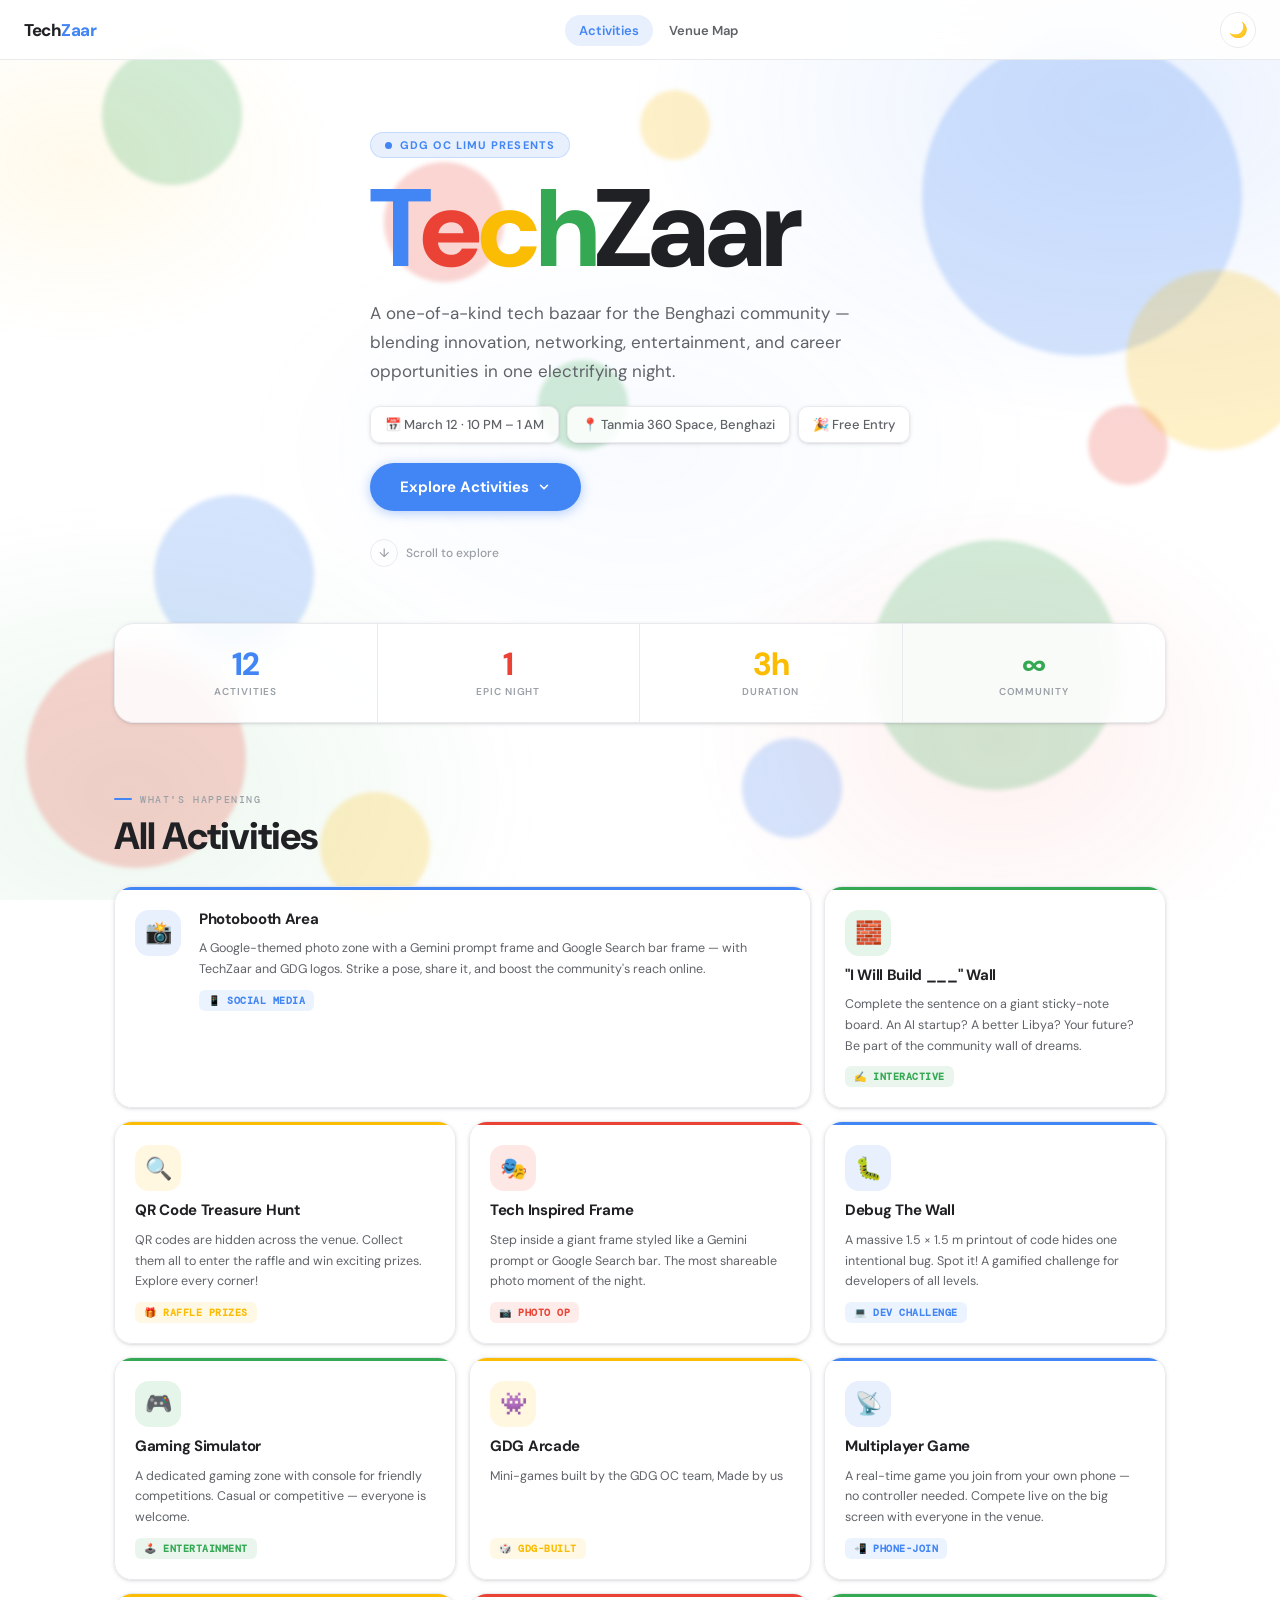
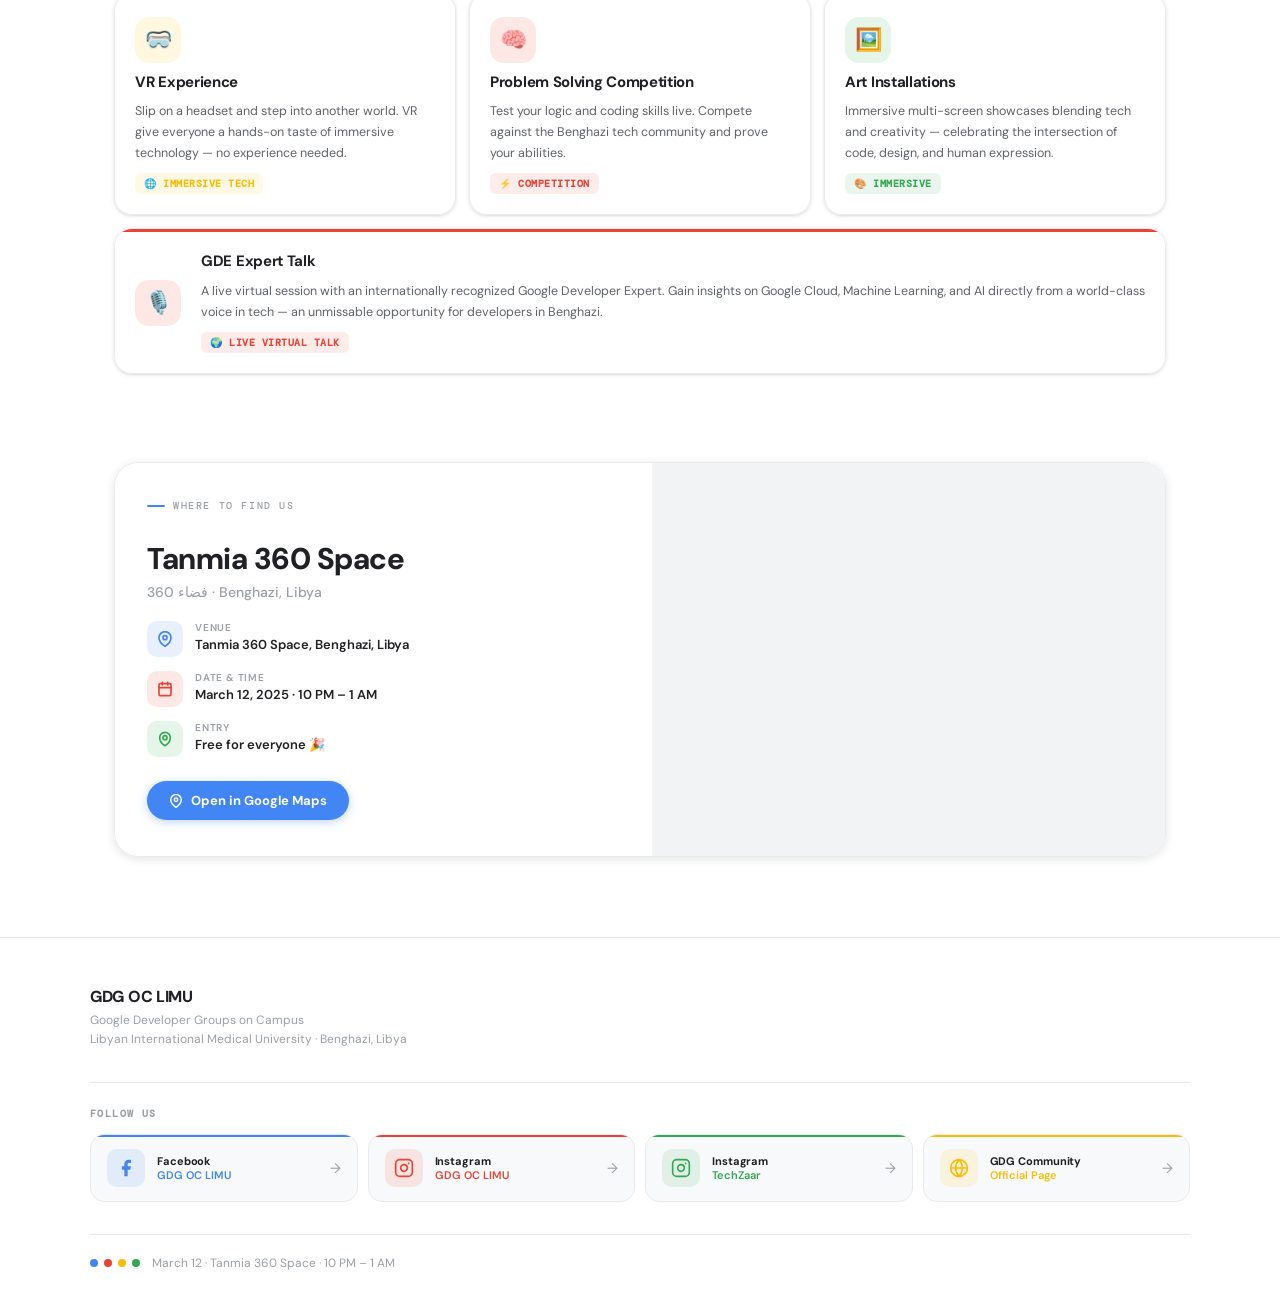
==== commit 2d76c423: "fix" ====
--- a/index.html
+++ b/index.html
@@ -1084,6 +1084,14 @@
         .soc-card:hover .soc-arrow {
             transform: translateX(3px);
             color: var(--sc);
+        }
+
+        .soc-card * {
+            pointer-events: none;
+        }
+
+        .soc-card {
+            cursor: pointer;
         }
 
         /* Bottom bar */
@@ -1358,7 +1366,7 @@
                 <div class="card-body">
                     <div class="card-ico">🎮</div>
                     <div class="card-name">Gaming Simulator</div>
-                    <p class="card-desc">A dedicated TV gaming zone with console for friendly competitions. Casual or
+                    <p class="card-desc">A dedicated gaming zone with console for friendly competitions. Casual or
                         competitive — everyone is welcome.</p>
                     <span class="card-tag">🕹️ Entertainment</span>
                 </div>
@@ -1370,8 +1378,8 @@
                 <div class="card-body">
                     <div class="card-ico">👾</div>
                     <div class="card-name">GDG Arcade</div>
-                    <p class="card-desc">Original mini-games built by the GDG OC team, running on a dedicated TV. Made
-                        by the community, for the community.</p>
+                    <p class="card-desc">Mini-games built by the GDG OC team, Made
+                        by us</p>
                     <span class="card-tag">🎲 GDG-Built</span>
                 </div>
             </div>
@@ -1383,7 +1391,7 @@
                     <div class="card-ico">📡</div>
                     <div class="card-name">Multiplayer Game</div>
                     <p class="card-desc">A real-time game you join from your own phone — no controller needed. Compete
-                        live on the big Gaffar TV screen with everyone in the venue.</p>
+                        live on the big screen with everyone in the venue.</p>
                     <span class="card-tag">📲 Phone-Join</span>
                 </div>
             </div>
@@ -1394,7 +1402,7 @@
                 <div class="card-body">
                     <div class="card-ico">🥽</div>
                     <div class="card-name">VR Experience</div>
-                    <p class="card-desc">Slip on a headset and step into another world. VR demos give everyone a
+                    <p class="card-desc">Slip on a headset and step into another world. VR give everyone a
                         hands-on taste of immersive technology — no experience needed.</p>
                     <span class="card-tag">🌐 Immersive Tech</span>
                 </div>
@@ -1406,7 +1414,7 @@
                 <div class="card-body">
                     <div class="card-ico">🧠</div>
                     <div class="card-name">Problem Solving Competition</div>
-                    <p class="card-desc">Sit at the PC and test your logic and coding skills live. Compete against the
+                    <p class="card-desc">Test your logic and coding skills live. Compete against the
                         Benghazi tech community and prove your abilities.</p>
                     <span class="card-tag">⚡ Competition</span>
                 </div>
@@ -1540,7 +1548,8 @@
             <div class="footer-socials">
 
                 <!-- GDG Facebook -->
-                <a href="#" class="soc-card" style="--sc:#4285F4;">
+                <a href="https://www.facebook.com/gdsclimu" target="_blank" rel="noopener noreferrer" class="soc-card"
+                    style="--sc:#4285F4;">
                     <div class="soc-icon">
                         <svg width="20" height="20" viewBox="0 0 24 24" fill="currentColor">
                             <path d="M18 2h-3a5 5 0 0 0-5 5v3H7v4h3v8h4v-8h3l1-4h-4V7a1 1 0 0 1 1-1h3z" />
@@ -1554,7 +1563,8 @@
                 </a>
 
                 <!-- GDG Instagram -->
-                <a href="#" class="soc-card" style="--sc:#EA4335;">
+                <a href="https://www.instagram.com/gdgoc.limu/" target="_blank" rel="noopener noreferrer"
+                    class="soc-card" style="--sc:#EA4335;">
                     <div class="soc-icon">
                         <svg width="20" height="20" viewBox="0 0 24 24" fill="none" stroke="currentColor"
                             stroke-width="2" stroke-linecap="round" stroke-linejoin="round">
@@ -1571,7 +1581,8 @@
                 </a>
 
                 <!-- TechZaar Instagram -->
-                <a href="#" class="soc-card" style="--sc:#34A853;">
+                <a href="https://www.instagram.com/tanmia360/" target="_blank" rel="noopener noreferrer"
+                    class="soc-card" style="--sc:#34A853;">
                     <div class="soc-icon">
                         <svg width="20" height="20" viewBox="0 0 24 24" fill="none" stroke="currentColor"
                             stroke-width="2" stroke-linecap="round" stroke-linejoin="round">
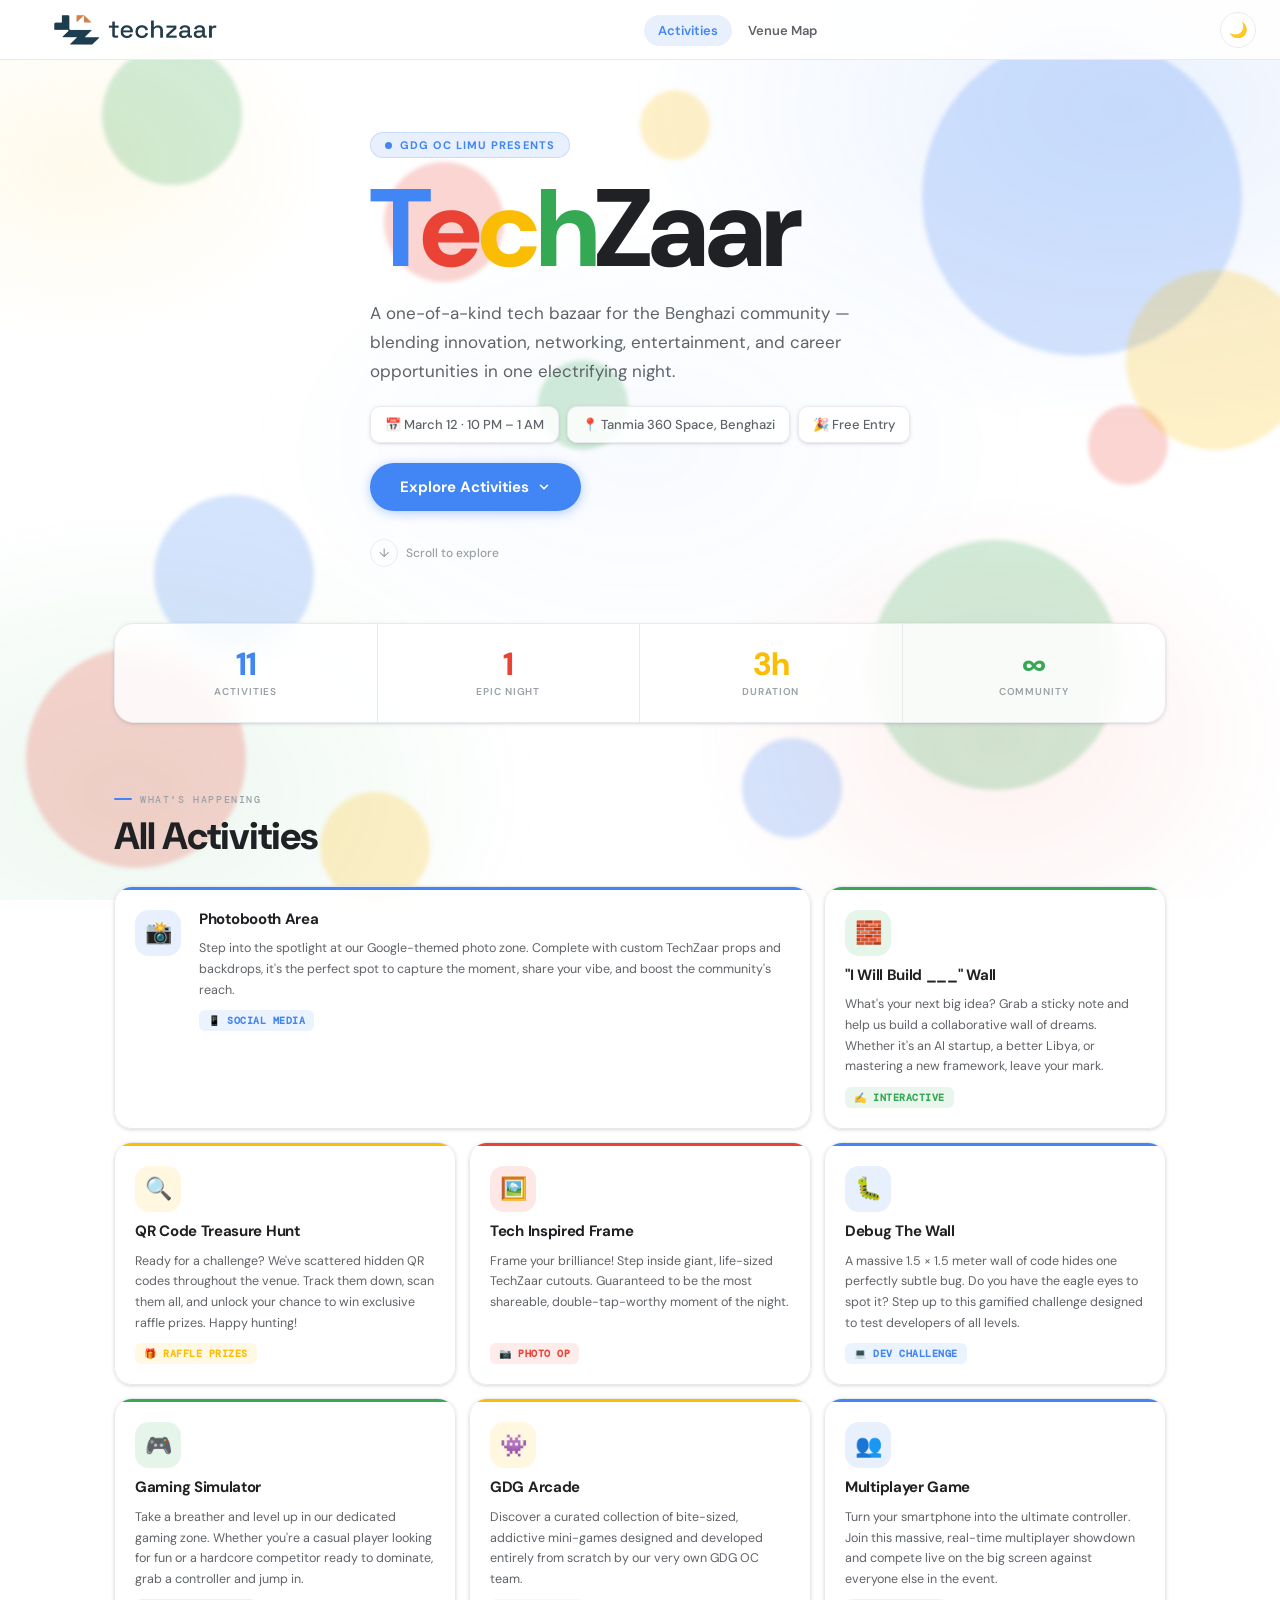
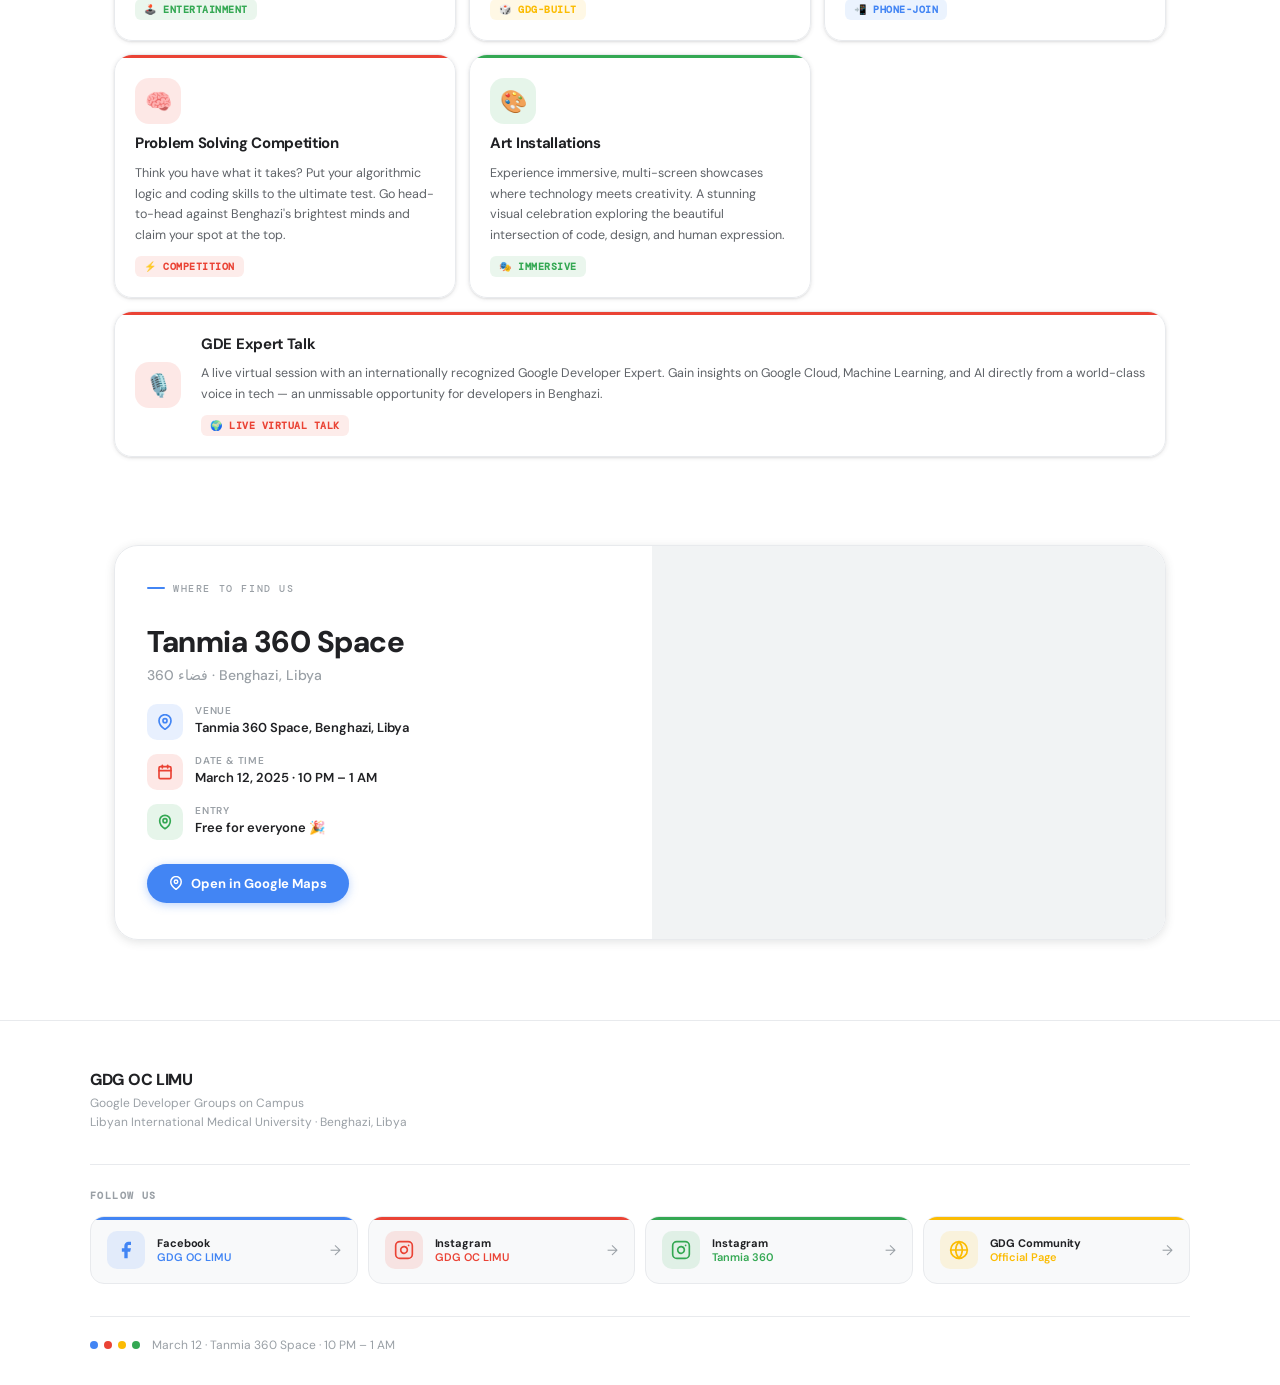
==== commit ad178c6c: "feat: implement dual TechZaar logos and update activity descriptions" ====
--- a/index.html
+++ b/index.html
@@ -169,30 +169,23 @@
             text-decoration: none;
         }
 
-        .gdg-svg {
-            width: 30px;
-            height: 30px;
-            flex-shrink: 0;
+        .brand-logo {
+            height: 38px; /* Increased size to make it more visible */
+            width: auto;
+            object-fit: contain;
+            display: block;
+        }
+
+        .logo-dark {
             display: none;
         }
 
-        .gdg-img {
-            width: 32px;
-            height: 32px;
-            object-fit: contain;
-            flex-shrink: 0;
-        }
-
-        .brand-name {
-            font-size: 17px;
-            font-weight: 800;
-            color: var(--t1);
-            letter-spacing: -.5px;
-        }
-
-        .brand-name em {
-            font-style: normal;
-            color: var(--blue);
+        [data-theme="dark"] .logo-light {
+            display: none;
+        }
+
+        [data-theme="dark"] .logo-dark {
+            display: block;
         }
 
         .nav-links {
@@ -1194,8 +1187,9 @@
 
     <!-- ══════ NAVBAR ══════ -->
     <nav class="nav">
-        <a href="index.html" class="nav-brand">
-            <span class="brand-name">Tech<em>Zaar</em></span>
+        <a href="index.html" class="nav-brand" aria-label="TechZaar Home">
+            <img src="assets/images/techzaar.png" alt="TechZaar Logo" class="brand-logo logo-light" />
+            <img src="assets/images/techzaar-dark.png" alt="TechZaar Logo" class="brand-logo logo-dark" />
         </a>
 
         <ul class="nav-links" id="navLinks">
@@ -1252,7 +1246,7 @@
     <div class="stats-wrap">
         <div class="stats">
             <div class="st">
-                <div class="st-n" style="color:var(--blue);" data-count="12">0</div>
+                <div class="st-n" style="color:var(--blue);" data-count="11">0</div>
                 <div class="st-l">Activities</div>
             </div>
             <div class="st">
@@ -1282,7 +1276,7 @@
       [Photobooth wide=2]        [Build Wall]
       [QR Hunt] [Tech Frame] [Debug Wall]
       [Gaming]  [GDG Arcade] [Multiplayer]
-      [VR]      [Problem Solving] [Art Installations]
+      [Problem Solving] [Art Installations]
       [GDE Expert Talk wide=2]   [empty→ no! GDE is last wide alone]
 
       To avoid ANY empty slot on 2-col mobile, NO wide cards at all.
@@ -1304,9 +1298,7 @@
                     <div class="card-ico">📸</div>
                     <div class="card-text">
                         <div class="card-name">Photobooth Area</div>
-                        <p class="card-desc">A Google-themed photo zone with a Gemini prompt frame and Google Search bar
-                            frame — with TechZaar and GDG logos. Strike a pose, share it, and boost the community's
-                            reach online.</p>
+                        <p class="card-desc">Step into the spotlight at our Google-themed photo zone. Complete with custom TechZaar props and backdrops, it's the perfect spot to capture the moment, share your vibe, and boost the community's reach.</p>
                         <span class="card-tag">📱 Social Media</span>
                     </div>
                 </div>
@@ -1318,8 +1310,7 @@
                 <div class="card-body">
                     <div class="card-ico">🧱</div>
                     <div class="card-name">"I Will Build ___" Wall</div>
-                    <p class="card-desc">Complete the sentence on a giant sticky-note board. An AI startup? A better
-                        Libya? Your future? Be part of the community wall of dreams.</p>
+                    <p class="card-desc">What's your next big idea? Grab a sticky note and help us build a collaborative wall of dreams. Whether it's an AI startup, a better Libya, or mastering a new framework, leave your mark.</p>
                     <span class="card-tag">✍️ Interactive</span>
                 </div>
             </div>
@@ -1330,8 +1321,7 @@
                 <div class="card-body">
                     <div class="card-ico">🔍</div>
                     <div class="card-name">QR Code Treasure Hunt</div>
-                    <p class="card-desc">QR codes are hidden across the venue. Collect them all to enter the raffle and
-                        win exciting prizes. Explore every corner!</p>
+                    <p class="card-desc">Ready for a challenge? We've scattered hidden QR codes throughout the venue. Track them down, scan them all, and unlock your chance to win exclusive raffle prizes. Happy hunting!</p>
                     <span class="card-tag">🎁 Raffle Prizes</span>
                 </div>
             </div>
@@ -1340,10 +1330,9 @@
             <div class="card" style="--ca:var(--red);">
                 <div class="card-bar"></div>
                 <div class="card-body">
-                    <div class="card-ico">🎭</div>
+                    <div class="card-ico">🖼️</div>
                     <div class="card-name">Tech Inspired Frame</div>
-                    <p class="card-desc">Step inside a giant frame styled like a Gemini prompt or Google Search bar. The
-                        most shareable photo moment of the night.</p>
+                    <p class="card-desc">Frame your brilliance! Step inside giant, life-sized TechZaar cutouts. Guaranteed to be the most shareable, double-tap-worthy moment of the night.</p>
                     <span class="card-tag">📷 Photo Op</span>
                 </div>
             </div>
@@ -1354,8 +1343,7 @@
                 <div class="card-body">
                     <div class="card-ico">🐛</div>
                     <div class="card-name">Debug The Wall</div>
-                    <p class="card-desc">A massive 1.5 × 1.5 m printout of code hides one intentional bug. Spot it! A
-                        gamified challenge for developers of all levels.</p>
+                    <p class="card-desc">A massive 1.5 × 1.5 meter wall of code hides one perfectly subtle bug. Do you have the eagle eyes to spot it? Step up to this gamified challenge designed to test developers of all levels.</p>
                     <span class="card-tag">💻 Dev Challenge</span>
                 </div>
             </div>
@@ -1366,8 +1354,7 @@
                 <div class="card-body">
                     <div class="card-ico">🎮</div>
                     <div class="card-name">Gaming Simulator</div>
-                    <p class="card-desc">A dedicated gaming zone with console for friendly competitions. Casual or
-                        competitive — everyone is welcome.</p>
+                    <p class="card-desc">Take a breather and level up in our dedicated gaming zone. Whether you're a casual player looking for fun or a hardcore competitor ready to dominate, grab a controller and jump in.</p>
                     <span class="card-tag">🕹️ Entertainment</span>
                 </div>
             </div>
@@ -1378,8 +1365,7 @@
                 <div class="card-body">
                     <div class="card-ico">👾</div>
                     <div class="card-name">GDG Arcade</div>
-                    <p class="card-desc">Mini-games built by the GDG OC team, Made
-                        by us</p>
+                    <p class="card-desc">Discover a curated collection of bite-sized, addictive mini-games designed and developed entirely from scratch by our very own GDG OC team.</p>
                     <span class="card-tag">🎲 GDG-Built</span>
                 </div>
             </div>
@@ -1388,51 +1374,36 @@
             <div class="card" style="--ca:var(--blue);">
                 <div class="card-bar"></div>
                 <div class="card-body">
-                    <div class="card-ico">📡</div>
+                    <div class="card-ico">👥</div>
                     <div class="card-name">Multiplayer Game</div>
-                    <p class="card-desc">A real-time game you join from your own phone — no controller needed. Compete
-                        live on the big screen with everyone in the venue.</p>
+                    <p class="card-desc">Turn your smartphone into the ultimate controller. Join this massive, real-time multiplayer showdown and compete live on the big screen against everyone else in the event.</p>
                     <span class="card-tag">📲 Phone-Join</span>
                 </div>
             </div>
 
-            <!-- 9. VR Experience -->
-            <div class="card" style="--ca:var(--yellow);">
-                <div class="card-bar"></div>
-                <div class="card-body">
-                    <div class="card-ico">🥽</div>
-                    <div class="card-name">VR Experience</div>
-                    <p class="card-desc">Slip on a headset and step into another world. VR give everyone a
-                        hands-on taste of immersive technology — no experience needed.</p>
-                    <span class="card-tag">🌐 Immersive Tech</span>
-                </div>
-            </div>
-
-            <!-- 10. Problem Solving -->
+            <!-- 9. Problem Solving -->
             <div class="card" style="--ca:var(--red);">
                 <div class="card-bar"></div>
                 <div class="card-body">
                     <div class="card-ico">🧠</div>
                     <div class="card-name">Problem Solving Competition</div>
-                    <p class="card-desc">Test your logic and coding skills live. Compete against the
-                        Benghazi tech community and prove your abilities.</p>
+                    <p class="card-desc">Think you have what it takes? Put your algorithmic logic and coding skills to the ultimate test. Go head-to-head against Benghazi's brightest minds and claim your spot at the top.</p>
                     <span class="card-tag">⚡ Competition</span>
                 </div>
             </div>
 
-            <!-- 11. Art Installations -->
+            <!-- 10. Art Installations -->
             <div class="card" style="--ca:var(--green);">
                 <div class="card-bar"></div>
                 <div class="card-body">
-                    <div class="card-ico">🖼️</div>
+                    <div class="card-ico">🎨</div>
                     <div class="card-name">Art Installations</div>
-                    <p class="card-desc">Immersive multi-screen showcases blending tech and creativity — celebrating the
-                        intersection of code, design, and human expression.</p>
-                    <span class="card-tag">🎨 Immersive</span>
+                    <p class="card-desc">Experience immersive, multi-screen showcases where technology meets creativity. A stunning visual celebration exploring the beautiful intersection of code, design, and human expression.</p>
+                    <span class="card-tag">🎭 Immersive</span>
                 </div>
             </div>
 
-            <!-- 12. GDE Expert Talk — full width on ALL breakpoints -->
+            <!-- 11. GDE Expert Talk — full width on ALL breakpoints -->
             <div class="card gde" style="--ca:var(--red);">
                 <div class="card-bar"></div>
                 <div class="card-body">
@@ -1580,7 +1551,7 @@
                     <div class="soc-arrow">→</div>
                 </a>
 
-                <!-- TechZaar Instagram -->
+                <!-- Tanmia360 Instagram -->
                 <a href="https://www.instagram.com/tanmia360/" target="_blank" rel="noopener noreferrer"
                     class="soc-card" style="--sc:#34A853;">
                     <div class="soc-icon">
@@ -1593,7 +1564,7 @@
                     </div>
                     <div class="soc-info">
                         <div class="soc-platform">Instagram</div>
-                        <div class="soc-handle">TechZaar</div>
+                        <div class="soc-handle">Tanmia 360</div>
                     </div>
                     <div class="soc-arrow">→</div>
                 </a>
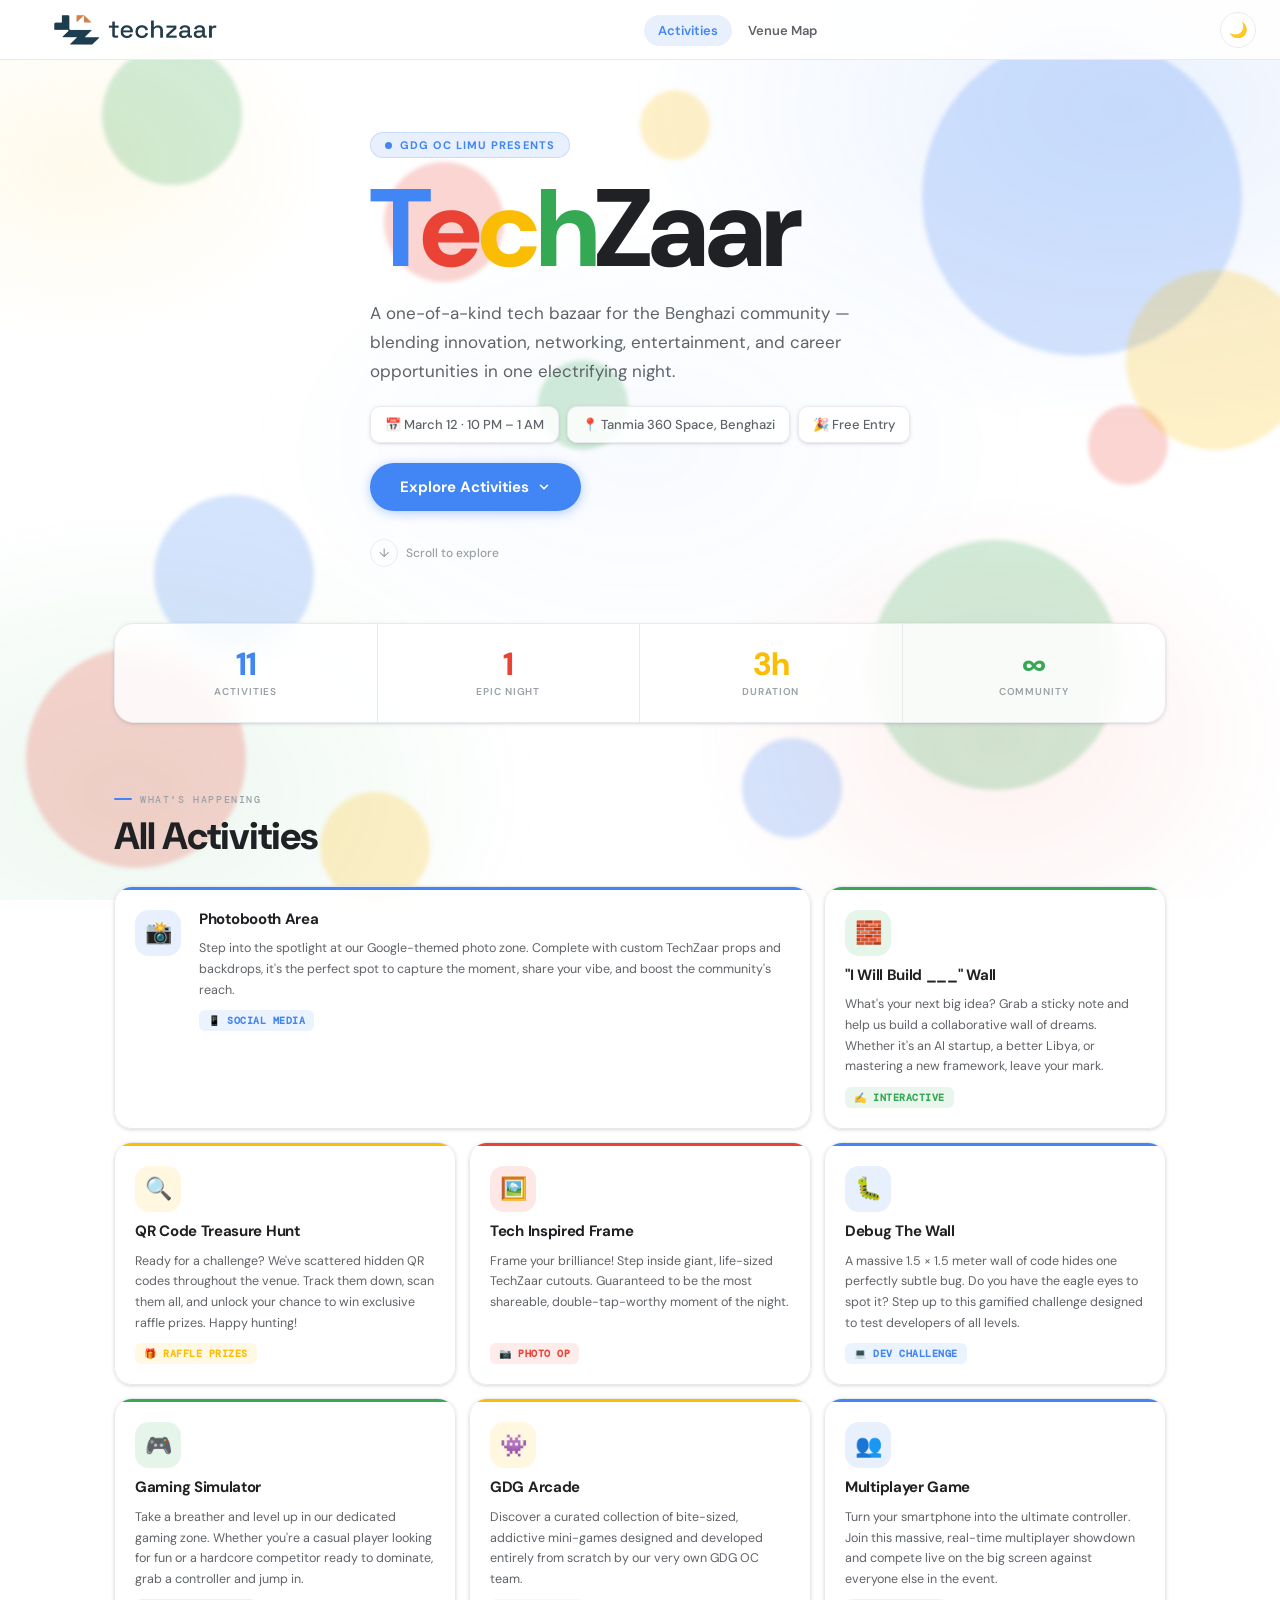
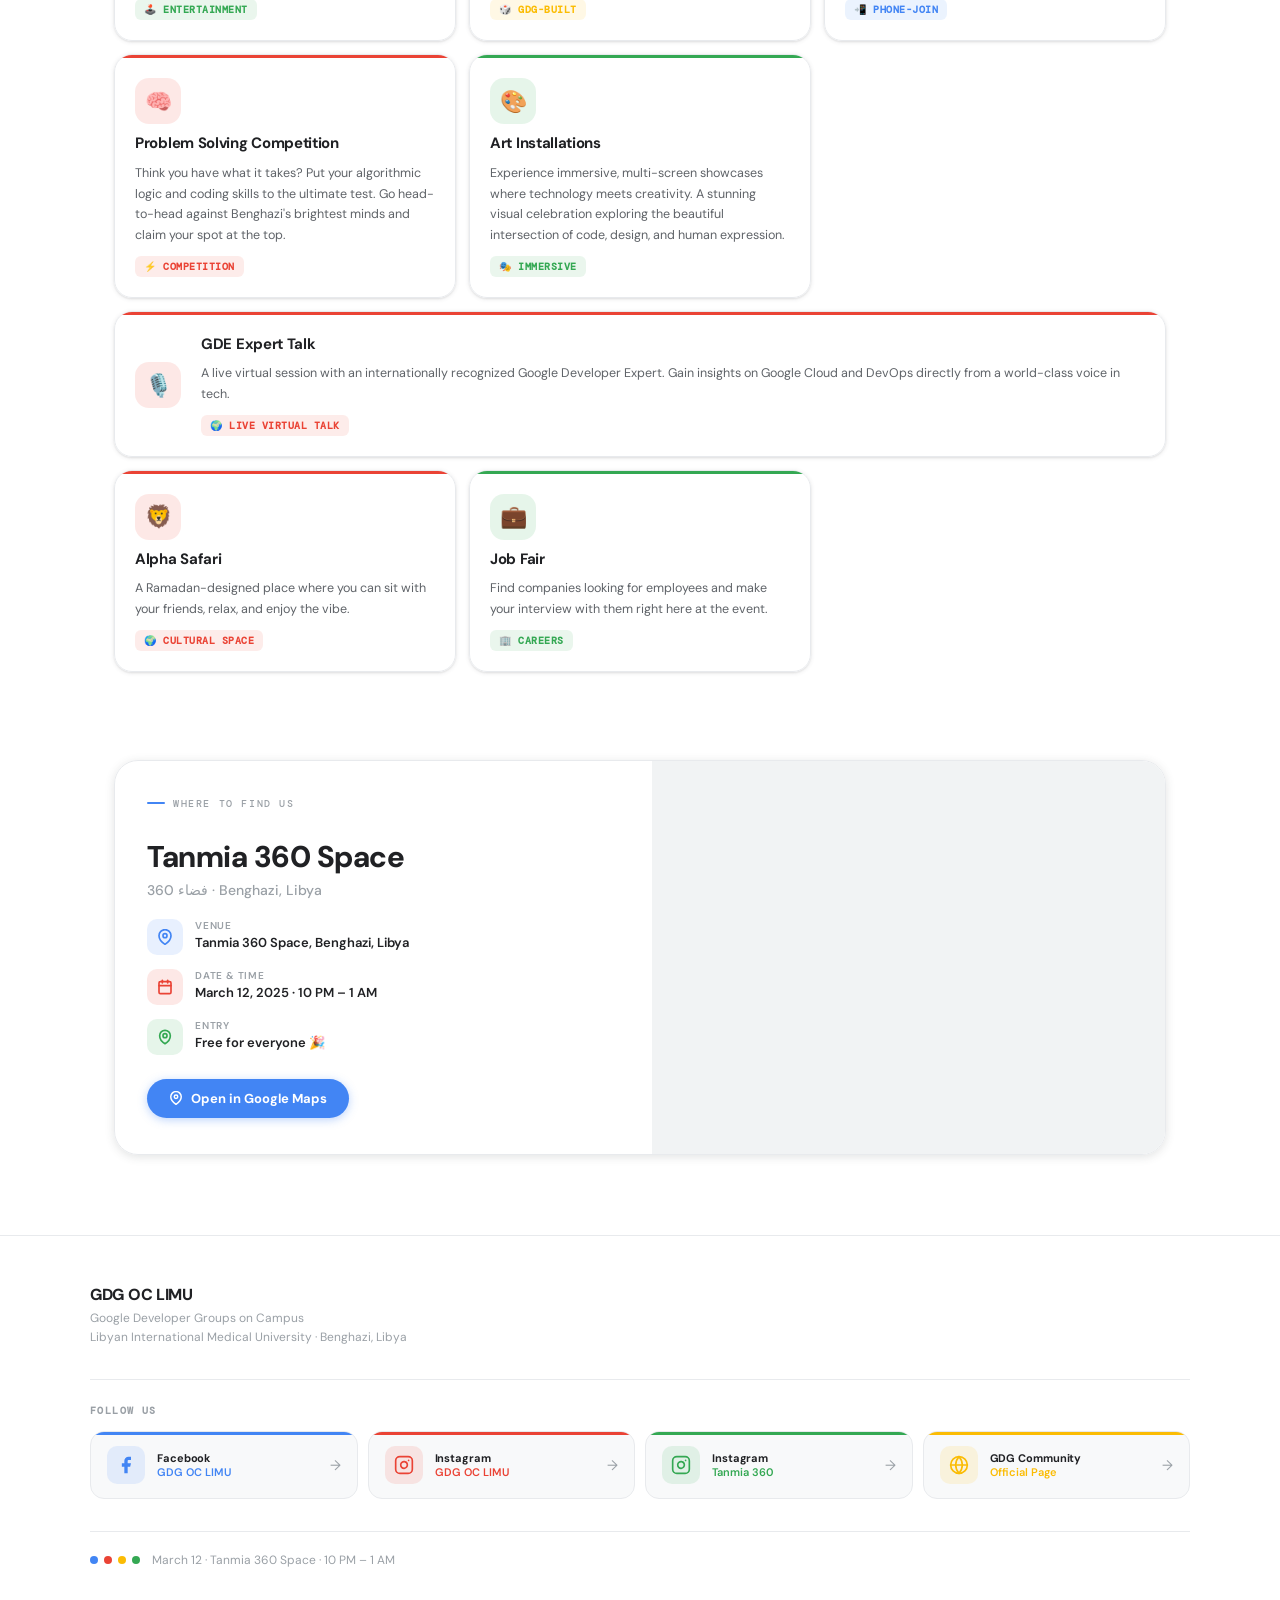
==== commit 696fb04e: "finished map" ====
--- a/index.html
+++ b/index.html
@@ -170,7 +170,8 @@
         }
 
         .brand-logo {
-            height: 38px; /* Increased size to make it more visible */
+            height: 38px;
+            /* Increased size to make it more visible */
             width: auto;
             object-fit: contain;
             display: block;
@@ -766,6 +767,7 @@
         @media (max-width: 860px) {
             .card.gde .card-body {
                 flex-direction: column;
+                align-items: flex-start;
             }
         }
 
@@ -1298,7 +1300,9 @@
                     <div class="card-ico">📸</div>
                     <div class="card-text">
                         <div class="card-name">Photobooth Area</div>
-                        <p class="card-desc">Step into the spotlight at our Google-themed photo zone. Complete with custom TechZaar props and backdrops, it's the perfect spot to capture the moment, share your vibe, and boost the community's reach.</p>
+                        <p class="card-desc">Step into the spotlight at our Google-themed photo zone. Complete with
+                            custom TechZaar props and backdrops, it's the perfect spot to capture the moment, share your
+                            vibe, and boost the community's reach.</p>
                         <span class="card-tag">📱 Social Media</span>
                     </div>
                 </div>
@@ -1310,7 +1314,9 @@
                 <div class="card-body">
                     <div class="card-ico">🧱</div>
                     <div class="card-name">"I Will Build ___" Wall</div>
-                    <p class="card-desc">What's your next big idea? Grab a sticky note and help us build a collaborative wall of dreams. Whether it's an AI startup, a better Libya, or mastering a new framework, leave your mark.</p>
+                    <p class="card-desc">What's your next big idea? Grab a sticky note and help us build a collaborative
+                        wall of dreams. Whether it's an AI startup, a better Libya, or mastering a new framework, leave
+                        your mark.</p>
                     <span class="card-tag">✍️ Interactive</span>
                 </div>
             </div>
@@ -1321,7 +1327,9 @@
                 <div class="card-body">
                     <div class="card-ico">🔍</div>
                     <div class="card-name">QR Code Treasure Hunt</div>
-                    <p class="card-desc">Ready for a challenge? We've scattered hidden QR codes throughout the venue. Track them down, scan them all, and unlock your chance to win exclusive raffle prizes. Happy hunting!</p>
+                    <p class="card-desc">Ready for a challenge? We've scattered hidden QR codes throughout the venue.
+                        Track them down, scan them all, and unlock your chance to win exclusive raffle prizes. Happy
+                        hunting!</p>
                     <span class="card-tag">🎁 Raffle Prizes</span>
                 </div>
             </div>
@@ -1332,7 +1340,8 @@
                 <div class="card-body">
                     <div class="card-ico">🖼️</div>
                     <div class="card-name">Tech Inspired Frame</div>
-                    <p class="card-desc">Frame your brilliance! Step inside giant, life-sized TechZaar cutouts. Guaranteed to be the most shareable, double-tap-worthy moment of the night.</p>
+                    <p class="card-desc">Frame your brilliance! Step inside giant, life-sized TechZaar cutouts.
+                        Guaranteed to be the most shareable, double-tap-worthy moment of the night.</p>
                     <span class="card-tag">📷 Photo Op</span>
                 </div>
             </div>
@@ -1343,7 +1352,9 @@
                 <div class="card-body">
                     <div class="card-ico">🐛</div>
                     <div class="card-name">Debug The Wall</div>
-                    <p class="card-desc">A massive 1.5 × 1.5 meter wall of code hides one perfectly subtle bug. Do you have the eagle eyes to spot it? Step up to this gamified challenge designed to test developers of all levels.</p>
+                    <p class="card-desc">A massive 1.5 × 1.5 meter wall of code hides one perfectly subtle bug. Do you
+                        have the eagle eyes to spot it? Step up to this gamified challenge designed to test developers
+                        of all levels.</p>
                     <span class="card-tag">💻 Dev Challenge</span>
                 </div>
             </div>
@@ -1354,7 +1365,9 @@
                 <div class="card-body">
                     <div class="card-ico">🎮</div>
                     <div class="card-name">Gaming Simulator</div>
-                    <p class="card-desc">Take a breather and level up in our dedicated gaming zone. Whether you're a casual player looking for fun or a hardcore competitor ready to dominate, grab a controller and jump in.</p>
+                    <p class="card-desc">Take a breather and level up in our dedicated gaming zone. Whether you're a
+                        casual player looking for fun or a hardcore competitor ready to dominate, grab a controller and
+                        jump in.</p>
                     <span class="card-tag">🕹️ Entertainment</span>
                 </div>
             </div>
@@ -1365,7 +1378,8 @@
                 <div class="card-body">
                     <div class="card-ico">👾</div>
                     <div class="card-name">GDG Arcade</div>
-                    <p class="card-desc">Discover a curated collection of bite-sized, addictive mini-games designed and developed entirely from scratch by our very own GDG OC team.</p>
+                    <p class="card-desc">Discover a curated collection of bite-sized, addictive mini-games designed and
+                        developed entirely from scratch by our very own GDG OC team.</p>
                     <span class="card-tag">🎲 GDG-Built</span>
                 </div>
             </div>
@@ -1376,7 +1390,8 @@
                 <div class="card-body">
                     <div class="card-ico">👥</div>
                     <div class="card-name">Multiplayer Game</div>
-                    <p class="card-desc">Turn your smartphone into the ultimate controller. Join this massive, real-time multiplayer showdown and compete live on the big screen against everyone else in the event.</p>
+                    <p class="card-desc">Turn your smartphone into the ultimate controller. Join this massive, real-time
+                        multiplayer showdown and compete live on the big screen against everyone else in the event.</p>
                     <span class="card-tag">📲 Phone-Join</span>
                 </div>
             </div>
@@ -1387,7 +1402,9 @@
                 <div class="card-body">
                     <div class="card-ico">🧠</div>
                     <div class="card-name">Problem Solving Competition</div>
-                    <p class="card-desc">Think you have what it takes? Put your algorithmic logic and coding skills to the ultimate test. Go head-to-head against Benghazi's brightest minds and claim your spot at the top.</p>
+                    <p class="card-desc">Think you have what it takes? Put your algorithmic logic and coding skills to
+                        the ultimate test. Go head-to-head against Benghazi's brightest minds and claim your spot at the
+                        top.</p>
                     <span class="card-tag">⚡ Competition</span>
                 </div>
             </div>
@@ -1398,7 +1415,9 @@
                 <div class="card-body">
                     <div class="card-ico">🎨</div>
                     <div class="card-name">Art Installations</div>
-                    <p class="card-desc">Experience immersive, multi-screen showcases where technology meets creativity. A stunning visual celebration exploring the beautiful intersection of code, design, and human expression.</p>
+                    <p class="card-desc">Experience immersive, multi-screen showcases where technology meets creativity.
+                        A stunning visual celebration exploring the beautiful intersection of code, design, and human
+                        expression.</p>
                     <span class="card-tag">🎭 Immersive</span>
                 </div>
             </div>
@@ -1411,10 +1430,34 @@
                     <div class="card-text">
                         <div class="card-name">GDE Expert Talk</div>
                         <p class="card-desc">A live virtual session with an internationally recognized Google Developer
-                            Expert. Gain insights on Google Cloud, Machine Learning, and AI directly from a world-class
-                            voice in tech — an unmissable opportunity for developers in Benghazi.</p>
+                            Expert. Gain insights on Google Cloud and DevOps directly from a world-class voice in tech.
+                        </p>
                         <span class="card-tag">🌍 Live Virtual Talk</span>
                     </div>
+                </div>
+            </div>
+
+            <!-- 12. Alpha Safari -->
+            <div class="card" style="--ca:var(--red);">
+                <div class="card-bar"></div>
+                <div class="card-body">
+                    <div class="card-ico">🦁</div>
+                    <div class="card-name">Alpha Safari</div>
+                    <p class="card-desc">A Ramadan-designed place where you can sit with your friends, relax, and enjoy
+                        the vibe.</p>
+                    <span class="card-tag">🌍 Cultural Space</span>
+                </div>
+            </div>
+
+            <!-- 13. Job Fair -->
+            <div class="card" style="--ca:var(--green);">
+                <div class="card-bar"></div>
+                <div class="card-body">
+                    <div class="card-ico">💼</div>
+                    <div class="card-name">Job Fair</div>
+                    <p class="card-desc">Find companies looking for employees and make your interview with them right
+                        here at the event.</p>
+                    <span class="card-tag">🏢 Careers</span>
                 </div>
             </div>
 
